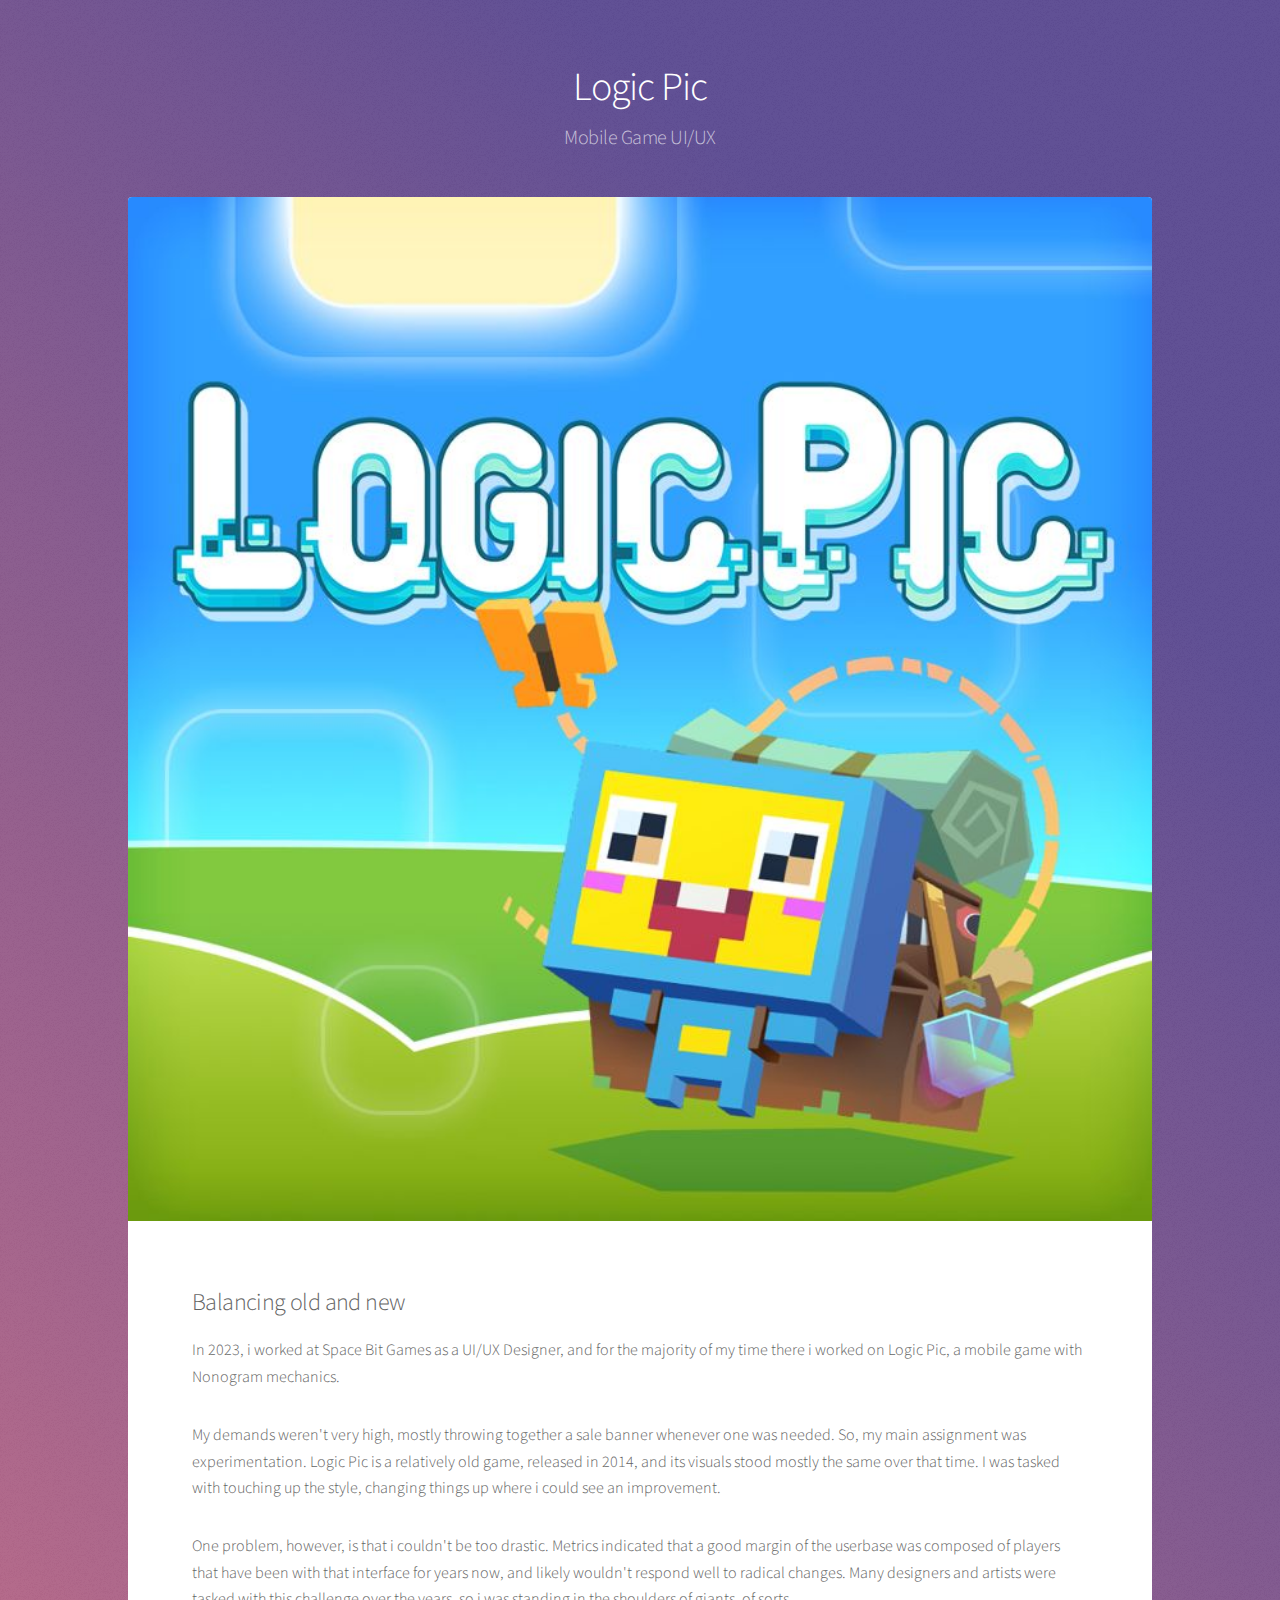
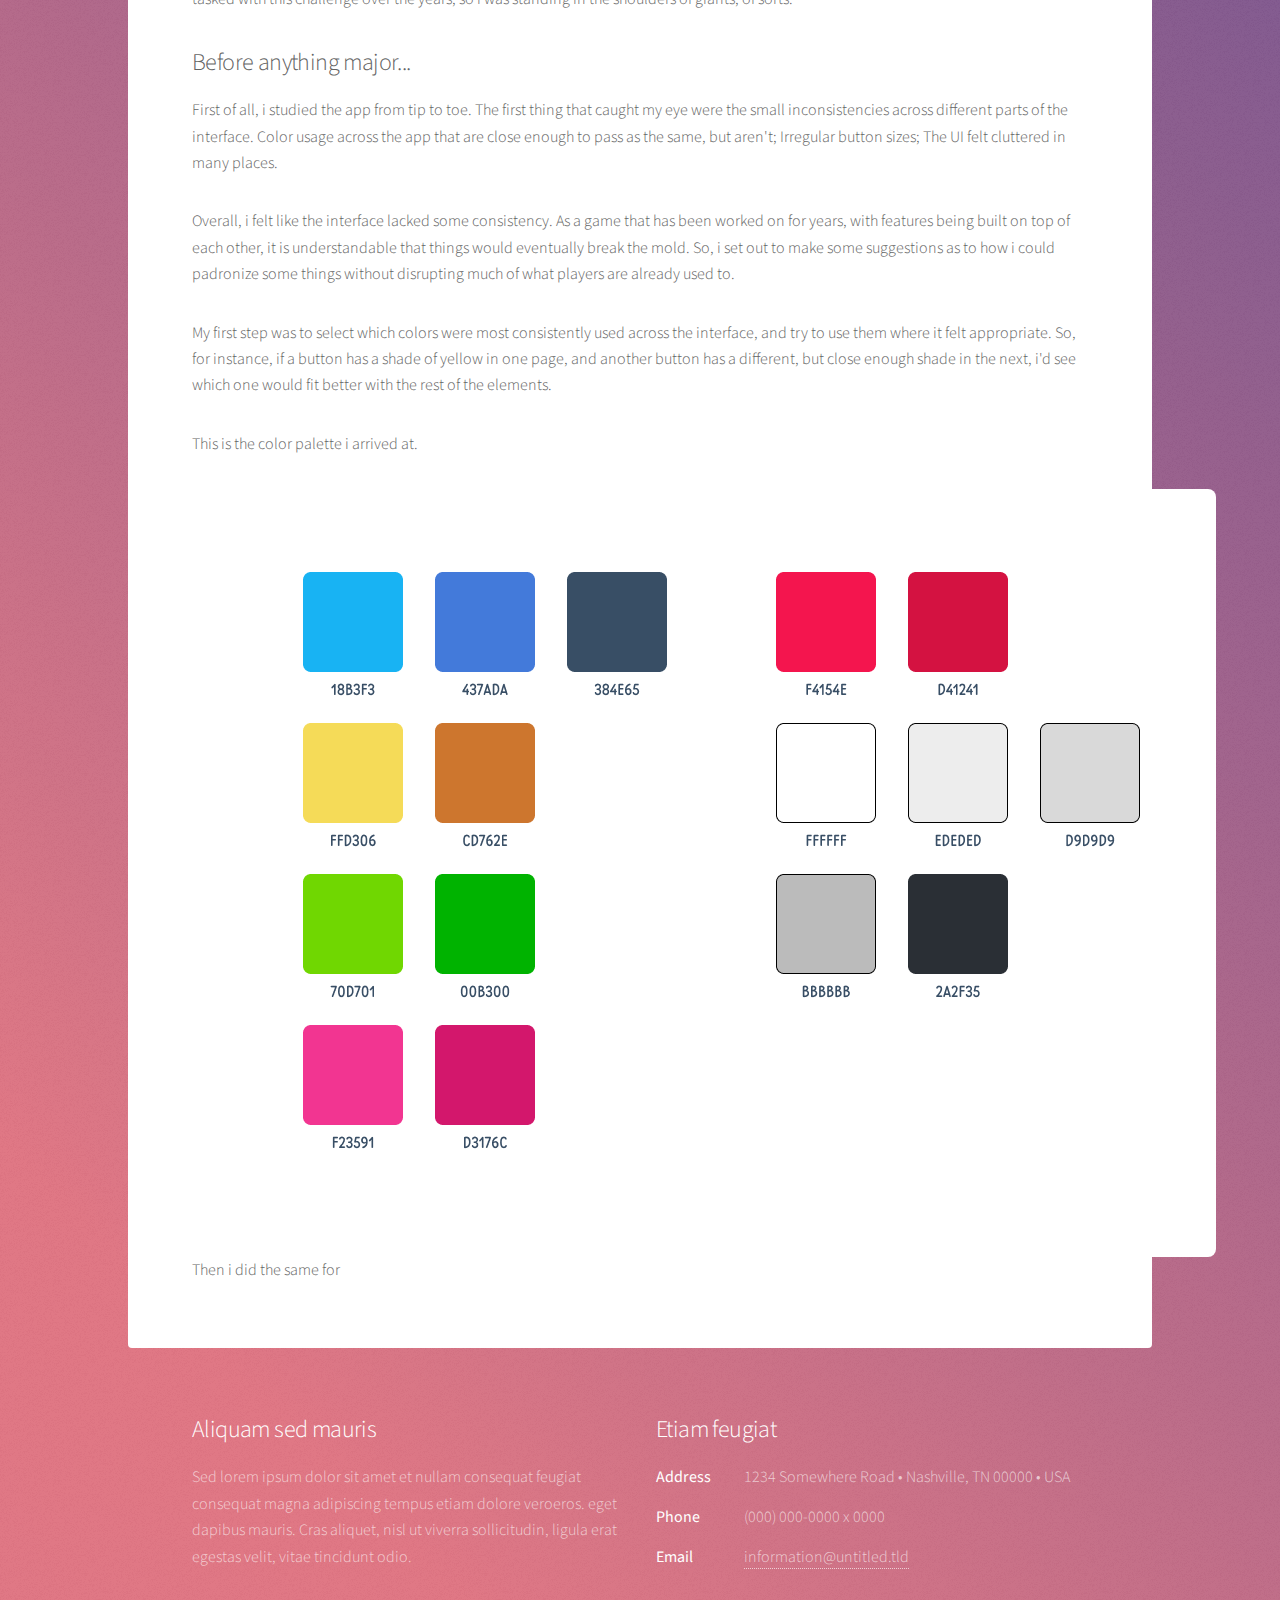
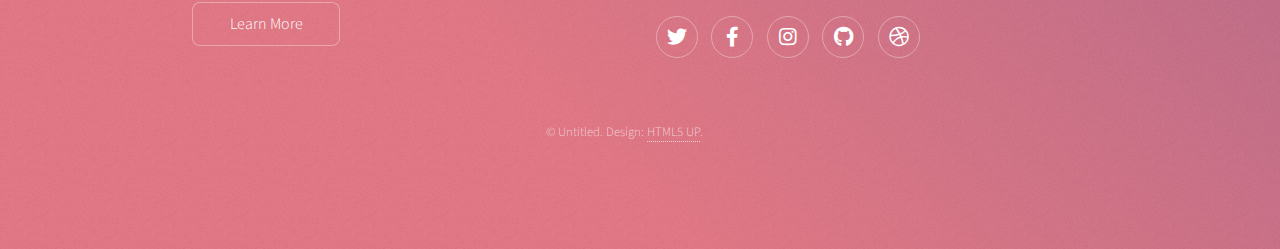
==== logicpic.html @ d3f0659a "final_update_13_10" ====
<!DOCTYPE HTML>
<!--
	Stellar by HTML5 UP
	html5up.net | @ajlkn
	Free for personal and commercial use under the CCA 3.0 license (html5up.net/license)
-->
<html>
	<head>
		<title>Generic - Stellar by HTML5 UP</title>
		<meta charset="utf-8" />
		<meta name="viewport" content="width=device-width, initial-scale=1, user-scalable=no" />
		<link rel="stylesheet" href="assets/css/main.css" />
		<noscript><link rel="stylesheet" href="assets/css/noscript.css" /></noscript>
	</head>
	<body class="is-preload">

		<!-- Wrapper -->
			<div id="wrapper">

				<!-- Header -->
					<header id="header">
						<h1>Logic Pic</h1>
						<p>Mobile Game UI/UX</p>
					</header>

				<!-- Main -->
					<div id="main">

						<!-- Content -->
							<section id="content" class="main">
								<span class="image main"><img src="images/logicpic.jpg" alt="" /></span>
								<h2>Balancing old and new</h2>
								<p>In 2023, i worked at Space Bit Games as a UI/UX Designer, and for the majority of my time there i worked on Logic Pic, a mobile game with Nonogram mechanics.</p>
								<p>My demands weren't very high, mostly throwing together a sale banner whenever one was needed. So, my main assignment was experimentation. Logic Pic is a relatively old game, released in 2014, and its visuals stood mostly the same over that time. I was tasked with touching up the style, changing things up where i could see an improvement.</p>
								<p>One problem, however, is that i couldn't be too drastic. Metrics indicated that a good margin of the userbase was composed of players that have been with that interface for years now, and likely wouldn't respond well to radical changes. Many designers and artists were tasked with this challenge over the years, so i was standing in the shoulders of giants, of sorts.</p>

								<h2>Before anything major...</h2>
								<p>First of all, i studied the app from tip to toe. The first thing that caught my eye were the small inconsistencies across different parts of the interface. Color usage across the app that are close enough to pass as the same, but aren't; Irregular button sizes; The UI felt cluttered in many places.</p>
								<p>Overall, i felt like the interface lacked some consistency. As a game that has been worked on for years, with features being built on top of each other, it is understandable that things would eventually break the mold. So, i set out to make some suggestions as to how i could padronize some things without disrupting much of what players are already used to.</p>
								<p>My first step was to select which colors were most consistently used across the interface, and try to use them where it felt appropriate. So, for instance, if a button has a shade of yellow in one page, and another button has a different, but close enough shade in the next, i'd see which one would fit better with the rest of the elements.</p>
								<p>This is the color palette i arrived at.</p>

								<span class="image"><img src="images/lppaleta.png" alt="" />

								<p>Then i did the same for </p>
							</section>

					</div>

				<!-- Footer -->
					<footer id="footer">
						<section>
							<h2>Aliquam sed mauris</h2>
							<p>Sed lorem ipsum dolor sit amet et nullam consequat feugiat consequat magna adipiscing tempus etiam dolore veroeros. eget dapibus mauris. Cras aliquet, nisl ut viverra sollicitudin, ligula erat egestas velit, vitae tincidunt odio.</p>
							<ul class="actions">
								<li><a href="#" class="button">Learn More</a></li>
							</ul>
						</section>
						<section>
							<h2>Etiam feugiat</h2>
							<dl class="alt">
								<dt>Address</dt>
								<dd>1234 Somewhere Road &bull; Nashville, TN 00000 &bull; USA</dd>
								<dt>Phone</dt>
								<dd>(000) 000-0000 x 0000</dd>
								<dt>Email</dt>
								<dd><a href="#">information@untitled.tld</a></dd>
							</dl>
							<ul class="icons">
								<li><a href="#" class="icon brands fa-twitter alt"><span class="label">Twitter</span></a></li>
								<li><a href="#" class="icon brands fa-facebook-f alt"><span class="label">Facebook</span></a></li>
								<li><a href="#" class="icon brands fa-instagram alt"><span class="label">Instagram</span></a></li>
								<li><a href="#" class="icon brands fa-github alt"><span class="label">GitHub</span></a></li>
								<li><a href="#" class="icon brands fa-dribbble alt"><span class="label">Dribbble</span></a></li>
							</ul>
						</section>
						<p class="copyright">&copy; Untitled. Design: <a href="https://html5up.net">HTML5 UP</a>.</p>
					</footer>

			</div>

		<!-- Scripts -->
			<script src="assets/js/jquery.min.js"></script>
			<script src="assets/js/jquery.scrollex.min.js"></script>
			<script src="assets/js/jquery.scrolly.min.js"></script>
			<script src="assets/js/browser.min.js"></script>
			<script src="assets/js/breakpoints.min.js"></script>
			<script src="assets/js/util.js"></script>
			<script src="assets/js/main.js"></script>

	</body>
</html>
---- assets/css/main.css ----
@import url(fontawesome-all.min.css);
@import 'https://fonts.googleapis.com/css?family=Source+Sans+Pro:300,400';

/*
	Stellar by HTML5 UP
	html5up.net | @ajlkn
	Free for personal and commercial use under the CCA 3.0 license (html5up.net/license)
*/

html, body, div, span, applet, object,
iframe, h1, h2, h3, h4, h5, h6, p, blockquote,
pre, a, abbr, acronym, address, big, cite,
code, del, dfn, em, img, ins, kbd, q, s, samp,
small, strike, strong, sub, sup, tt, var, b,
u, i, center, dl, dt, dd, ol, ul, li, fieldset,
form, label, legend, table, caption, tbody,
tfoot, thead, tr, th, td, article, aside,
canvas, details, embed, figure, figcaption,
footer, header, hgroup, menu, nav, output, ruby,
section, summary, time, mark, audio, video {
	margin: 0;
	padding: 0;
	border: 0;
	font-size: 100%;
	font: inherit;
	vertical-align: baseline;}

article, aside, details, figcaption, figure,
footer, header, hgroup, menu, nav, section {
	display: block;}

body {
	line-height: 1;
}

ol, ul {
	list-style: none;
}

blockquote, q {
	quotes: none;
}

	blockquote:before, blockquote:after, q:before, q:after {
		content: '';
		content: none;
	}

table {
	border-collapse: collapse;
	border-spacing: 0;
}

body {
	-webkit-text-size-adjust: none;
}

mark {
	background-color: transparent;
	color: inherit;
}

input::-moz-focus-inner {
	border: 0;
	padding: 0;
}

input, select, textarea {
	-moz-appearance: none;
	-webkit-appearance: none;
	-ms-appearance: none;
	appearance: none;
}

/* Basic */

	@-ms-viewport {
		width: device-width;
	}

	body {
		-ms-overflow-style: scrollbar;
	}

	@media screen and (max-width: 480px) {

		html, body {
			min-width: 320px;
		}

	}

	html {
		box-sizing: border-box;
	}

	*, *:before, *:after {
		box-sizing: inherit;
	}

	body {
		background-color: #935d8c;
		background-image: url("images/overlay.png"), -moz-linear-gradient(45deg, #e37682 15%, #5f4d93 85%);
		background-image: url("images/overlay.png"), -webkit-linear-gradient(45deg, #e37682 15%, #5f4d93 85%);
		background-image: url("images/overlay.png"), -ms-linear-gradient(45deg, #e37682 15%, #5f4d93 85%);
		background-image: url("images/overlay.png"), linear-gradient(45deg, #e37682 15%, #5f4d93 85%);
	}

		body.is-preload *, body.is-preload *:before, body.is-preload *:after {
			-moz-animation: none !important;
			-webkit-animation: none !important;
			-ms-animation: none !important;
			animation: none !important;
			-moz-transition: none !important;
			-webkit-transition: none !important;
			-ms-transition: none !important;
			transition: none !important;
		}

/* Type */

	body {
		background-color: #935d8c;
		color: rgba(255, 255, 255, 0.65);
	}

	body, input, select, textarea {
		font-family: "Source Sans Pro", Helvetica, sans-serif;
		font-size: 17pt;
		font-weight: 300;
		line-height: 1.65;
	}

		@media screen and (max-width: 1680px) {

			body, input, select, textarea {
				font-size: 14pt;
			}

		}

		@media screen and (max-width: 1280px) {

			body, input, select, textarea {
				font-size: 12pt;
			}

		}

		@media screen and (max-width: 360px) {

			body, input, select, textarea {
				font-size: 11pt;
			}

		}

	a {
		-moz-transition: color 0.2s ease, border-bottom 0.2s ease;
		-webkit-transition: color 0.2s ease, border-bottom 0.2s ease;
		-ms-transition: color 0.2s ease, border-bottom 0.2s ease;
		transition: color 0.2s ease, border-bottom 0.2s ease;
		text-decoration: none;
		border-bottom: dotted 1px;
		color: inherit;
	}

		a:hover {
			border-bottom-color: transparent;
		}

	strong, b {
		font-weight: 400;
	}

	em, i {
		font-style: italic;
	}

	p {
		margin: 0 0 2em 0;
	}

		p.content {
			-moz-columns: 20em 2;
			-webkit-columns: 20em 2;
			-ms-columns: 20em 2;
			columns: 20em 2;
			-moz-column-gap: 2em;
			-webkit-column-gap: 2em;
			-ms-column-gap: 2em;
			column-gap: 2em;
			text-align: justify;
		}

	h1, h2, h3, h4, h5, h6 {
		font-weight: 300;
		line-height: 1.5;
		margin: 0 0 0.7em 0;
		letter-spacing: -0.025em;
	}

		h1 a, h2 a, h3 a, h4 a, h5 a, h6 a {
			color: inherit;
			text-decoration: none;
		}

	h1 {
		font-size: 2.5em;
		line-height: 1.2;
	}

	h2 {
		font-size: 1.5em;
	}

	h3 {
		font-size: 1.25em;
	}

	h4 {
		font-size: 1.1em;
	}

	h5 {
		font-size: 0.9em;
	}

	h6 {
		font-size: 0.7em;
	}

	@media screen and (max-width: 736px) {

		h1 {
			font-size: 2em;
		}

	}

	sub {
		font-size: 0.8em;
		position: relative;
		top: 0.5em;
	}

	sup {
		font-size: 0.8em;
		position: relative;
		top: -0.5em;
	}

	blockquote {
		border-left: solid 4px;
		font-style: italic;
		margin: 0 0 2em 0;
		padding: 0.5em 0 0.5em 2em;
	}

	code {
		border-radius: 8px;
		border: solid 1px;
		font-family: "Courier New", monospace;
		font-size: 0.9em;
		margin: 0 0.25em;
		padding: 0.25em 0.65em;
	}

	pre {
		-webkit-overflow-scrolling: touch;
		font-family: "Courier New", monospace;
		font-size: 0.9em;
		margin: 0 0 2em 0;
	}

		pre code {
			display: block;
			line-height: 1.75;
			padding: 1em 1.5em;
			overflow-x: auto;
		}

	hr {
		border: 0;
		border-bottom: solid 1px;
		margin: 2em 0;
	}

		hr.major {
			margin: 3em 0;
		}

	.align-left {
		text-align: left;
	}

	.align-center {
		text-align: center;
	}

	.align-right {
		text-align: right;
	}

	input, select, textarea {
		color: #ffffff;
	}

	a:hover {
		color: #ffffff;
	}

	strong, b {
		color: #ffffff;
	}

	h1, h2, h3, h4, h5, h6 {
		color: #ffffff;
	}

	blockquote {
		border-left-color: rgba(255, 255, 255, 0.35);
	}

	code {
		background: rgba(255, 255, 255, 0.075);
		border-color: rgba(255, 255, 255, 0.35);
	}

	hr {
		border-bottom-color: rgba(255, 255, 255, 0.35);
	}

/* Row */

	.row {
		display: flex;
		flex-wrap: wrap;
		box-sizing: border-box;
		align-items: stretch;
	}

		.row > * {
			box-sizing: border-box;
		}

		.row.gtr-uniform > * > :last-child {
			margin-bottom: 0;
		}

		.row.aln-left {
			justify-content: flex-start;
		}

		.row.aln-center {
			justify-content: center;
		}

		.row.aln-right {
			justify-content: flex-end;
		}

		.row.aln-top {
			align-items: flex-start;
		}

		.row.aln-middle {
			align-items: center;
		}

		.row.aln-bottom {
			align-items: flex-end;
		}

		.row > .imp {
			order: -1;
		}

		.row > .col-1 {
			width: 8.33333%;
		}

		.row > .off-1 {
			margin-left: 8.33333%;
		}

		.row > .col-2 {
			width: 16.66667%;
		}

		.row > .off-2 {
			margin-left: 16.66667%;
		}

		.row > .col-3 {
			width: 25%;
		}

		.row > .off-3 {
			margin-left: 25%;
		}

		.row > .col-4 {
			width: 33.33333%;
		}

		.row > .off-4 {
			margin-left: 33.33333%;
		}

		.row > .col-5 {
			width: 41.66667%;
		}

		.row > .off-5 {
			margin-left: 41.66667%;
		}

		.row > .col-6 {
			width: 50%;
		}

		.row > .off-6 {
			margin-left: 50%;
		}

		.row > .col-7 {
			width: 58.33333%;
		}

		.row > .off-7 {
			margin-left: 58.33333%;
		}

		.row > .col-8 {
			width: 66.66667%;
		}

		.row > .off-8 {
			margin-left: 66.66667%;
		}

		.row > .col-9 {
			width: 75%;
		}

		.row > .off-9 {
			margin-left: 75%;
		}

		.row > .col-10 {
			width: 83.33333%;
		}

		.row > .off-10 {
			margin-left: 83.33333%;
		}

		.row > .col-11 {
			width: 91.66667%;
		}

		.row > .off-11 {
			margin-left: 91.66667%;
		}

		.row > .col-12 {
			width: 100%;
		}

		.row > .off-12 {
			margin-left: 100%;
		}

		.row.gtr-0 {
			margin-top: 0;
			margin-left: 0em;
		}

			.row.gtr-0 > * {
				padding: 0 0 0 0em;
			}

			.row.gtr-0.gtr-uniform {
				margin-top: 0em;
			}

				.row.gtr-0.gtr-uniform > * {
					padding-top: 0em;
				}

		.row.gtr-25 {
			margin-top: 0;
			margin-left: -0.375em;
		}

			.row.gtr-25 > * {
				padding: 0 0 0 0.375em;
			}

			.row.gtr-25.gtr-uniform {
				margin-top: -0.375em;
			}

				.row.gtr-25.gtr-uniform > * {
					padding-top: 0.375em;
				}

		.row.gtr-50 {
			margin-top: 0;
			margin-left: -0.75em;
		}

			.row.gtr-50 > * {
				padding: 0 0 0 0.75em;
			}

			.row.gtr-50.gtr-uniform {
				margin-top: -0.75em;
			}

				.row.gtr-50.gtr-uniform > * {
					padding-top: 0.75em;
				}

		.row {
			margin-top: 0;
			margin-left: -1.5em;
		}

			.row > * {
				padding: 0 0 0 1.5em;
			}

			.row.gtr-uniform {
				margin-top: -1.5em;
			}

				.row.gtr-uniform > * {
					padding-top: 1.5em;
				}

		.row.gtr-150 {
			margin-top: 0;
			margin-left: -2.25em;
		}

			.row.gtr-150 > * {
				padding: 0 0 0 2.25em;
			}

			.row.gtr-150.gtr-uniform {
				margin-top: -2.25em;
			}

				.row.gtr-150.gtr-uniform > * {
					padding-top: 2.25em;
				}

		.row.gtr-200 {
			margin-top: 0;
			margin-left: -3em;
		}

			.row.gtr-200 > * {
				padding: 0 0 0 3em;
			}

			.row.gtr-200.gtr-uniform {
				margin-top: -3em;
			}

				.row.gtr-200.gtr-uniform > * {
					padding-top: 3em;
				}

		@media screen and (max-width: 1680px) {

			.row {
				display: flex;
				flex-wrap: wrap;
				box-sizing: border-box;
				align-items: stretch;
			}

				.row > * {
					box-sizing: border-box;
				}

				.row.gtr-uniform > * > :last-child {
					margin-bottom: 0;
				}

				.row.aln-left {
					justify-content: flex-start;
				}

				.row.aln-center {
					justify-content: center;
				}

				.row.aln-right {
					justify-content: flex-end;
				}

				.row.aln-top {
					align-items: flex-start;
				}

				.row.aln-middle {
					align-items: center;
				}

				.row.aln-bottom {
					align-items: flex-end;
				}

				.row > .imp-xlarge {
					order: -1;
				}

				.row > .col-1-xlarge {
					width: 8.33333%;
				}

				.row > .off-1-xlarge {
					margin-left: 8.33333%;
				}

				.row > .col-2-xlarge {
					width: 16.66667%;
				}

				.row > .off-2-xlarge {
					margin-left: 16.66667%;
				}

				.row > .col-3-xlarge {
					width: 25%;
				}

				.row > .off-3-xlarge {
					margin-left: 25%;
				}

				.row > .col-4-xlarge {
					width: 33.33333%;
				}

				.row > .off-4-xlarge {
					margin-left: 33.33333%;
				}

				.row > .col-5-xlarge {
					width: 41.66667%;
				}

				.row > .off-5-xlarge {
					margin-left: 41.66667%;
				}

				.row > .col-6-xlarge {
					width: 50%;
				}

				.row > .off-6-xlarge {
					margin-left: 50%;
				}

				.row > .col-7-xlarge {
					width: 58.33333%;
				}

				.row > .off-7-xlarge {
					margin-left: 58.33333%;
				}

				.row > .col-8-xlarge {
					width: 66.66667%;
				}

				.row > .off-8-xlarge {
					margin-left: 66.66667%;
				}

				.row > .col-9-xlarge {
					width: 75%;
				}

				.row > .off-9-xlarge {
					margin-left: 75%;
				}

				.row > .col-10-xlarge {
					width: 83.33333%;
				}

				.row > .off-10-xlarge {
					margin-left: 83.33333%;
				}

				.row > .col-11-xlarge {
					width: 91.66667%;
				}

				.row > .off-11-xlarge {
					margin-left: 91.66667%;
				}

				.row > .col-12-xlarge {
					width: 100%;
				}

				.row > .off-12-xlarge {
					margin-left: 100%;
				}

				.row.gtr-0 {
					margin-top: 0;
					margin-left: 0em;
				}

					.row.gtr-0 > * {
						padding: 0 0 0 0em;
					}

					.row.gtr-0.gtr-uniform {
						margin-top: 0em;
					}

						.row.gtr-0.gtr-uniform > * {
							padding-top: 0em;
						}

				.row.gtr-25 {
					margin-top: 0;
					margin-left: -0.375em;
				}

					.row.gtr-25 > * {
						padding: 0 0 0 0.375em;
					}

					.row.gtr-25.gtr-uniform {
						margin-top: -0.375em;
					}

						.row.gtr-25.gtr-uniform > * {
							padding-top: 0.375em;
						}

				.row.gtr-50 {
					margin-top: 0;
					margin-left: -0.75em;
				}

					.row.gtr-50 > * {
						padding: 0 0 0 0.75em;
					}

					.row.gtr-50.gtr-uniform {
						margin-top: -0.75em;
					}

						.row.gtr-50.gtr-uniform > * {
							padding-top: 0.75em;
						}

				.row {
					margin-top: 0;
					margin-left: -1.5em;
				}

					.row > * {
						padding: 0 0 0 1.5em;
					}

					.row.gtr-uniform {
						margin-top: -1.5em;
					}

						.row.gtr-uniform > * {
							padding-top: 1.5em;
						}

				.row.gtr-150 {
					margin-top: 0;
					margin-left: -2.25em;
				}

					.row.gtr-150 > * {
						padding: 0 0 0 2.25em;
					}

					.row.gtr-150.gtr-uniform {
						margin-top: -2.25em;
					}

						.row.gtr-150.gtr-uniform > * {
							padding-top: 2.25em;
						}

				.row.gtr-200 {
					margin-top: 0;
					margin-left: -3em;
				}

					.row.gtr-200 > * {
						padding: 0 0 0 3em;
					}

					.row.gtr-200.gtr-uniform {
						margin-top: -3em;
					}

						.row.gtr-200.gtr-uniform > * {
							padding-top: 3em;
						}

		}

		@media screen and (max-width: 1280px) {

			.row {
				display: flex;
				flex-wrap: wrap;
				box-sizing: border-box;
				align-items: stretch;
			}

				.row > * {
					box-sizing: border-box;
				}

				.row.gtr-uniform > * > :last-child {
					margin-bottom: 0;
				}

				.row.aln-left {
					justify-content: flex-start;
				}

				.row.aln-center {
					justify-content: center;
				}

				.row.aln-right {
					justify-content: flex-end;
				}

				.row.aln-top {
					align-items: flex-start;
				}

				.row.aln-middle {
					align-items: center;
				}

				.row.aln-bottom {
					align-items: flex-end;
				}

				.row > .imp-large {
					order: -1;
				}

				.row > .col-1-large {
					width: 8.33333%;
				}

				.row > .off-1-large {
					margin-left: 8.33333%;
				}

				.row > .col-2-large {
					width: 16.66667%;
				}

				.row > .off-2-large {
					margin-left: 16.66667%;
				}

				.row > .col-3-large {
					width: 25%;
				}

				.row > .off-3-large {
					margin-left: 25%;
				}

				.row > .col-4-large {
					width: 33.33333%;
				}

				.row > .off-4-large {
					margin-left: 33.33333%;
				}

				.row > .col-5-large {
					width: 41.66667%;
				}

				.row > .off-5-large {
					margin-left: 41.66667%;
				}

				.row > .col-6-large {
					width: 50%;
				}

				.row > .off-6-large {
					margin-left: 50%;
				}

				.row > .col-7-large {
					width: 58.33333%;
				}

				.row > .off-7-large {
					margin-left: 58.33333%;
				}

				.row > .col-8-large {
					width: 66.66667%;
				}

				.row > .off-8-large {
					margin-left: 66.66667%;
				}

				.row > .col-9-large {
					width: 75%;
				}

				.row > .off-9-large {
					margin-left: 75%;
				}

				.row > .col-10-large {
					width: 83.33333%;
				}

				.row > .off-10-large {
					margin-left: 83.33333%;
				}

				.row > .col-11-large {
					width: 91.66667%;
				}

				.row > .off-11-large {
					margin-left: 91.66667%;
				}

				.row > .col-12-large {
					width: 100%;
				}

				.row > .off-12-large {
					margin-left: 100%;
				}

				.row.gtr-0 {
					margin-top: 0;
					margin-left: 0em;
				}

					.row.gtr-0 > * {
						padding: 0 0 0 0em;
					}

					.row.gtr-0.gtr-uniform {
						margin-top: 0em;
					}

						.row.gtr-0.gtr-uniform > * {
							padding-top: 0em;
						}

				.row.gtr-25 {
					margin-top: 0;
					margin-left: -0.375em;
				}

					.row.gtr-25 > * {
						padding: 0 0 0 0.375em;
					}

					.row.gtr-25.gtr-uniform {
						margin-top: -0.375em;
					}

						.row.gtr-25.gtr-uniform > * {
							padding-top: 0.375em;
						}

				.row.gtr-50 {
					margin-top: 0;
					margin-left: -0.75em;
				}

					.row.gtr-50 > * {
						padding: 0 0 0 0.75em;
					}

					.row.gtr-50.gtr-uniform {
						margin-top: -0.75em;
					}

						.row.gtr-50.gtr-uniform > * {
							padding-top: 0.75em;
						}

				.row {
					margin-top: 0;
					margin-left: -1.5em;
				}

					.row > * {
						padding: 0 0 0 1.5em;
					}

					.row.gtr-uniform {
						margin-top: -1.5em;
					}

						.row.gtr-uniform > * {
							padding-top: 1.5em;
						}

				.row.gtr-150 {
					margin-top: 0;
					margin-left: -2.25em;
				}

					.row.gtr-150 > * {
						padding: 0 0 0 2.25em;
					}

					.row.gtr-150.gtr-uniform {
						margin-top: -2.25em;
					}

						.row.gtr-150.gtr-uniform > * {
							padding-top: 2.25em;
						}

				.row.gtr-200 {
					margin-top: 0;
					margin-left: -3em;
				}

					.row.gtr-200 > * {
						padding: 0 0 0 3em;
					}

					.row.gtr-200.gtr-uniform {
						margin-top: -3em;
					}

						.row.gtr-200.gtr-uniform > * {
							padding-top: 3em;
						}

		}

		@media screen and (max-width: 980px) {

			.row {
				display: flex;
				flex-wrap: wrap;
				box-sizing: border-box;
				align-items: stretch;
			}

				.row > * {
					box-sizing: border-box;
				}

				.row.gtr-uniform > * > :last-child {
					margin-bottom: 0;
				}

				.row.aln-left {
					justify-content: flex-start;
				}

				.row.aln-center {
					justify-content: center;
				}

				.row.aln-right {
					justify-content: flex-end;
				}

				.row.aln-top {
					align-items: flex-start;
				}

				.row.aln-middle {
					align-items: center;
				}

				.row.aln-bottom {
					align-items: flex-end;
				}

				.row > .imp-medium {
					order: -1;
				}

				.row > .col-1-medium {
					width: 8.33333%;
				}

				.row > .off-1-medium {
					margin-left: 8.33333%;
				}

				.row > .col-2-medium {
					width: 16.66667%;
				}

				.row > .off-2-medium {
					margin-left: 16.66667%;
				}

				.row > .col-3-medium {
					width: 25%;
				}

				.row > .off-3-medium {
					margin-left: 25%;
				}

				.row > .col-4-medium {
					width: 33.33333%;
				}

				.row > .off-4-medium {
					margin-left: 33.33333%;
				}

				.row > .col-5-medium {
					width: 41.66667%;
				}

				.row > .off-5-medium {
					margin-left: 41.66667%;
				}

				.row > .col-6-medium {
					width: 50%;
				}

				.row > .off-6-medium {
					margin-left: 50%;
				}

				.row > .col-7-medium {
					width: 58.33333%;
				}

				.row > .off-7-medium {
					margin-left: 58.33333%;
				}

				.row > .col-8-medium {
					width: 66.66667%;
				}

				.row > .off-8-medium {
					margin-left: 66.66667%;
				}

				.row > .col-9-medium {
					width: 75%;
				}

				.row > .off-9-medium {
					margin-left: 75%;
				}

				.row > .col-10-medium {
					width: 83.33333%;
				}

				.row > .off-10-medium {
					margin-left: 83.33333%;
				}

				.row > .col-11-medium {
					width: 91.66667%;
				}

				.row > .off-11-medium {
					margin-left: 91.66667%;
				}

				.row > .col-12-medium {
					width: 100%;
				}

				.row > .off-12-medium {
					margin-left: 100%;
				}

				.row.gtr-0 {
					margin-top: 0;
					margin-left: 0em;
				}

					.row.gtr-0 > * {
						padding: 0 0 0 0em;
					}

					.row.gtr-0.gtr-uniform {
						margin-top: 0em;
					}

						.row.gtr-0.gtr-uniform > * {
							padding-top: 0em;
						}

				.row.gtr-25 {
					margin-top: 0;
					margin-left: -0.375em;
				}

					.row.gtr-25 > * {
						padding: 0 0 0 0.375em;
					}

					.row.gtr-25.gtr-uniform {
						margin-top: -0.375em;
					}

						.row.gtr-25.gtr-uniform > * {
							padding-top: 0.375em;
						}

				.row.gtr-50 {
					margin-top: 0;
					margin-left: -0.75em;
				}

					.row.gtr-50 > * {
						padding: 0 0 0 0.75em;
					}

					.row.gtr-50.gtr-uniform {
						margin-top: -0.75em;
					}

						.row.gtr-50.gtr-uniform > * {
							padding-top: 0.75em;
						}

				.row {
					margin-top: 0;
					margin-left: -1.5em;
				}

					.row > * {
						padding: 0 0 0 1.5em;
					}

					.row.gtr-uniform {
						margin-top: -1.5em;
					}

						.row.gtr-uniform > * {
							padding-top: 1.5em;
						}

				.row.gtr-150 {
					margin-top: 0;
					margin-left: -2.25em;
				}

					.row.gtr-150 > * {
						padding: 0 0 0 2.25em;
					}

					.row.gtr-150.gtr-uniform {
						margin-top: -2.25em;
					}

						.row.gtr-150.gtr-uniform > * {
							padding-top: 2.25em;
						}

				.row.gtr-200 {
					margin-top: 0;
					margin-left: -3em;
				}

					.row.gtr-200 > * {
						padding: 0 0 0 3em;
					}

					.row.gtr-200.gtr-uniform {
						margin-top: -3em;
					}

						.row.gtr-200.gtr-uniform > * {
							padding-top: 3em;
						}

		}

		@media screen and (max-width: 736px) {

			.row {
				display: flex;
				flex-wrap: wrap;
				box-sizing: border-box;
				align-items: stretch;
			}

				.row > * {
					box-sizing: border-box;
				}

				.row.gtr-uniform > * > :last-child {
					margin-bottom: 0;
				}

				.row.aln-left {
					justify-content: flex-start;
				}

				.row.aln-center {
					justify-content: center;
				}

				.row.aln-right {
					justify-content: flex-end;
				}

				.row.aln-top {
					align-items: flex-start;
				}

				.row.aln-middle {
					align-items: center;
				}

				.row.aln-bottom {
					align-items: flex-end;
				}

				.row > .imp-small {
					order: -1;
				}

				.row > .col-1-small {
					width: 8.33333%;
				}

				.row > .off-1-small {
					margin-left: 8.33333%;
				}

				.row > .col-2-small {
					width: 16.66667%;
				}

				.row > .off-2-small {
					margin-left: 16.66667%;
				}

				.row > .col-3-small {
					width: 25%;
				}

				.row > .off-3-small {
					margin-left: 25%;
				}

				.row > .col-4-small {
					width: 33.33333%;
				}

				.row > .off-4-small {
					margin-left: 33.33333%;
				}

				.row > .col-5-small {
					width: 41.66667%;
				}

				.row > .off-5-small {
					margin-left: 41.66667%;
				}

				.row > .col-6-small {
					width: 50%;
				}

				.row > .off-6-small {
					margin-left: 50%;
				}

				.row > .col-7-small {
					width: 58.33333%;
				}

				.row > .off-7-small {
					margin-left: 58.33333%;
				}

				.row > .col-8-small {
					width: 66.66667%;
				}

				.row > .off-8-small {
					margin-left: 66.66667%;
				}

				.row > .col-9-small {
					width: 75%;
				}

				.row > .off-9-small {
					margin-left: 75%;
				}

				.row > .col-10-small {
					width: 83.33333%;
				}

				.row > .off-10-small {
					margin-left: 83.33333%;
				}

				.row > .col-11-small {
					width: 91.66667%;
				}

				.row > .off-11-small {
					margin-left: 91.66667%;
				}

				.row > .col-12-small {
					width: 100%;
				}

				.row > .off-12-small {
					margin-left: 100%;
				}

				.row.gtr-0 {
					margin-top: 0;
					margin-left: 0em;
				}

					.row.gtr-0 > * {
						padding: 0 0 0 0em;
					}

					.row.gtr-0.gtr-uniform {
						margin-top: 0em;
					}

						.row.gtr-0.gtr-uniform > * {
							padding-top: 0em;
						}

				.row.gtr-25 {
					margin-top: 0;
					margin-left: -0.25em;
				}

					.row.gtr-25 > * {
						padding: 0 0 0 0.25em;
					}

					.row.gtr-25.gtr-uniform {
						margin-top: -0.25em;
					}

						.row.gtr-25.gtr-uniform > * {
							padding-top: 0.25em;
						}

				.row.gtr-50 {
					margin-top: 0;
					margin-left: -0.5em;
				}

					.row.gtr-50 > * {
						padding: 0 0 0 0.5em;
					}

					.row.gtr-50.gtr-uniform {
						margin-top: -0.5em;
					}

						.row.gtr-50.gtr-uniform > * {
							padding-top: 0.5em;
						}

				.row {
					margin-top: 0;
					margin-left: -1em;
				}

					.row > * {
						padding: 0 0 0 1em;
					}

					.row.gtr-uniform {
						margin-top: -1em;
					}

						.row.gtr-uniform > * {
							padding-top: 1em;
						}

				.row.gtr-150 {
					margin-top: 0;
					margin-left: -1.5em;
				}

					.row.gtr-150 > * {
						padding: 0 0 0 1.5em;
					}

					.row.gtr-150.gtr-uniform {
						margin-top: -1.5em;
					}

						.row.gtr-150.gtr-uniform > * {
							padding-top: 1.5em;
						}

				.row.gtr-200 {
					margin-top: 0;
					margin-left: -2em;
				}

					.row.gtr-200 > * {
						padding: 0 0 0 2em;
					}

					.row.gtr-200.gtr-uniform {
						margin-top: -2em;
					}

						.row.gtr-200.gtr-uniform > * {
							padding-top: 2em;
						}

		}

		@media screen and (max-width: 480px) {

			.row {
				display: flex;
				flex-wrap: wrap;
				box-sizing: border-box;
				align-items: stretch;
			}

				.row > * {
					box-sizing: border-box;
				}

				.row.gtr-uniform > * > :last-child {
					margin-bottom: 0;
				}

				.row.aln-left {
					justify-content: flex-start;
				}

				.row.aln-center {
					justify-content: center;
				}

				.row.aln-right {
					justify-content: flex-end;
				}

				.row.aln-top {
					align-items: flex-start;
				}

				.row.aln-middle {
					align-items: center;
				}

				.row.aln-bottom {
					align-items: flex-end;
				}

				.row > .imp-xsmall {
					order: -1;
				}

				.row > .col-1-xsmall {
					width: 8.33333%;
				}

				.row > .off-1-xsmall {
					margin-left: 8.33333%;
				}

				.row > .col-2-xsmall {
					width: 16.66667%;
				}

				.row > .off-2-xsmall {
					margin-left: 16.66667%;
				}

				.row > .col-3-xsmall {
					width: 25%;
				}

				.row > .off-3-xsmall {
					margin-left: 25%;
				}

				.row > .col-4-xsmall {
					width: 33.33333%;
				}

				.row > .off-4-xsmall {
					margin-left: 33.33333%;
				}

				.row > .col-5-xsmall {
					width: 41.66667%;
				}

				.row > .off-5-xsmall {
					margin-left: 41.66667%;
				}

				.row > .col-6-xsmall {
					width: 50%;
				}

				.row > .off-6-xsmall {
					margin-left: 50%;
				}

				.row > .col-7-xsmall {
					width: 58.33333%;
				}

				.row > .off-7-xsmall {
					margin-left: 58.33333%;
				}

				.row > .col-8-xsmall {
					width: 66.66667%;
				}

				.row > .off-8-xsmall {
					margin-left: 66.66667%;
				}

				.row > .col-9-xsmall {
					width: 75%;
				}

				.row > .off-9-xsmall {
					margin-left: 75%;
				}

				.row > .col-10-xsmall {
					width: 83.33333%;
				}

				.row > .off-10-xsmall {
					margin-left: 83.33333%;
				}

				.row > .col-11-xsmall {
					width: 91.66667%;
				}

				.row > .off-11-xsmall {
					margin-left: 91.66667%;
				}

				.row > .col-12-xsmall {
					width: 100%;
				}

				.row > .off-12-xsmall {
					margin-left: 100%;
				}

				.row.gtr-0 {
					margin-top: 0;
					margin-left: 0em;
				}

					.row.gtr-0 > * {
						padding: 0 0 0 0em;
					}

					.row.gtr-0.gtr-uniform {
						margin-top: 0em;
					}

						.row.gtr-0.gtr-uniform > * {
							padding-top: 0em;
						}

				.row.gtr-25 {
					margin-top: 0;
					margin-left: -0.3125em;
				}

					.row.gtr-25 > * {
						padding: 0 0 0 0.3125em;
					}

					.row.gtr-25.gtr-uniform {
						margin-top: -0.3125em;
					}

						.row.gtr-25.gtr-uniform > * {
							padding-top: 0.3125em;
						}

				.row.gtr-50 {
					margin-top: 0;
					margin-left: -0.625em;
				}

					.row.gtr-50 > * {
						padding: 0 0 0 0.625em;
					}

					.row.gtr-50.gtr-uniform {
						margin-top: -0.625em;
					}

						.row.gtr-50.gtr-uniform > * {
							padding-top: 0.625em;
						}

				.row {
					margin-top: 0;
					margin-left: -1.25em;
				}

					.row > * {
						padding: 0 0 0 1.25em;
					}

					.row.gtr-uniform {
						margin-top: -1.25em;
					}

						.row.gtr-uniform > * {
							padding-top: 1.25em;
						}

				.row.gtr-150 {
					margin-top: 0;
					margin-left: -1.875em;
				}

					.row.gtr-150 > * {
						padding: 0 0 0 1.875em;
					}

					.row.gtr-150.gtr-uniform {
						margin-top: -1.875em;
					}

						.row.gtr-150.gtr-uniform > * {
							padding-top: 1.875em;
						}

				.row.gtr-200 {
					margin-top: 0;
					margin-left: -2.5em;
				}

					.row.gtr-200 > * {
						padding: 0 0 0 2.5em;
					}

					.row.gtr-200.gtr-uniform {
						margin-top: -2.5em;
					}

						.row.gtr-200.gtr-uniform > * {
							padding-top: 2.5em;
						}

		}

/* Box */

	.box {
		border-radius: 8px;
		border: solid;
		margin-bottom: 2em;
		padding: 1.5em;
	}

		.box > :last-child,
		.box > :last-child > :last-child,
		.box > :last-child > :last-child > :last-child {
			margin-bottom: 0;
		}

		.box.alt {
			border: 0;
			border-radius: 0;
			padding: 0;
		}

	.box {
		border-color: rgba(255, 255, 255, 0.35);
	}

/* Button */

	input[type="submit"],
	input[type="reset"],
	input[type="button"],
	button,
	.button {
		-moz-appearance: none;
		-webkit-appearance: none;
		-ms-appearance: none;
		appearance: none;
		-moz-transition: background-color 0.2s ease-in-out, color 0.2s ease-in-out;
		-webkit-transition: background-color 0.2s ease-in-out, color 0.2s ease-in-out;
		-ms-transition: background-color 0.2s ease-in-out, color 0.2s ease-in-out;
		transition: background-color 0.2s ease-in-out, color 0.2s ease-in-out;
		border-radius: 8px;
		border: 0;
		cursor: pointer;
		display: inline-block;
		font-weight: 300;
		height: 2.75em;
		line-height: 2.75em;
		min-width: 9.25em;
		padding: 0 1.5em;
		text-align: center;
		text-decoration: none;
		white-space: nowrap;
	}

		input[type="submit"].icon,
		input[type="reset"].icon,
		input[type="button"].icon,
		button.icon,
		.button.icon {
			padding-left: 1.35em;
		}

			input[type="submit"].icon:before,
			input[type="reset"].icon:before,
			input[type="button"].icon:before,
			button.icon:before,
			.button.icon:before {
				margin-right: 0.5em;
			}

		input[type="submit"].fit,
		input[type="reset"].fit,
		input[type="button"].fit,
		button.fit,
		.button.fit {
			width: 100%;
		}

		input[type="submit"].small,
		input[type="reset"].small,
		input[type="button"].small,
		button.small,
		.button.small {
			font-size: 0.8em;
		}

		input[type="submit"].large,
		input[type="reset"].large,
		input[type="button"].large,
		button.large,
		.button.large {
			font-size: 1.35em;
		}

		input[type="submit"].disabled, input[type="submit"]:disabled,
		input[type="reset"].disabled,
		input[type="reset"]:disabled,
		input[type="button"].disabled,
		input[type="button"]:disabled,
		button.disabled,
		button:disabled,
		.button.disabled,
		.button:disabled {
			pointer-events: none;
			opacity: 0.25;
		}

		@media screen and (max-width: 736px) {

			input[type="submit"],
			input[type="reset"],
			input[type="button"],
			button,
			.button {
				min-width: 0;
			}

		}

	input[type="submit"],
	input[type="reset"],
	input[type="button"],
	button,
	.button {
		background-color: transparent;
		box-shadow: inset 0 0 0 1px rgba(255, 255, 255, 0.35);
		color: #ffffff !important;
	}

		input[type="submit"]:hover,
		input[type="reset"]:hover,
		input[type="button"]:hover,
		button:hover,
		.button:hover {
			background-color: rgba(255, 255, 255, 0.075);
		}

		input[type="submit"]:active,
		input[type="reset"]:active,
		input[type="button"]:active,
		button:active,
		.button:active {
			background-color: rgba(255, 255, 255, 0.2);
		}

		input[type="submit"].icon:before,
		input[type="reset"].icon:before,
		input[type="button"].icon:before,
		button.icon:before,
		.button.icon:before {
			color: rgba(255, 255, 255, 0.5);
		}

		input[type="submit"].primary,
		input[type="reset"].primary,
		input[type="button"].primary,
		button.primary,
		.button.primary {
			background-color: #8cc9f0;
			color: #ffffff !important;
			box-shadow: none;
		}

			input[type="submit"].primary:hover,
			input[type="reset"].primary:hover,
			input[type="button"].primary:hover,
			button.primary:hover,
			.button.primary:hover {
				background-color: #9acff2;
			}

			input[type="submit"].primary:active,
			input[type="reset"].primary:active,
			input[type="button"].primary:active,
			button.primary:active,
			.button.primary:active {
				background-color: #7ec3ee;
			}

			input[type="submit"].primary.icon:before,
			input[type="reset"].primary.icon:before,
			input[type="button"].primary.icon:before,
			button.primary.icon:before,
			.button.primary.icon:before {
				color: #ffffff !important;
			}

/* Form */

	form {
		margin: 0 0 2em 0;
	}

	label {
		display: block;
		font-size: 0.9em;
		font-weight: 400;
		margin: 0 0 1em 0;
	}

	input[type="text"],
	input[type="password"],
	input[type="email"],
	select,
	textarea {
		-moz-appearance: none;
		-webkit-appearance: none;
		-ms-appearance: none;
		appearance: none;
		border-radius: 8px;
		border: solid 1px;
		color: inherit;
		display: block;
		outline: 0;
		padding: 0 1em;
		text-decoration: none;
		width: 100%;
	}

		input[type="text"]:invalid,
		input[type="password"]:invalid,
		input[type="email"]:invalid,
		select:invalid,
		textarea:invalid {
			box-shadow: none;
		}

	select {
		background-size: 1.25rem;
		background-repeat: no-repeat;
		background-position: calc(100% - 1rem) center;
		height: 2.75em;
		padding-right: 2.75em;
		text-overflow: ellipsis;
	}

		select:focus::-ms-value {
			background-color: transparent;
		}

		select::-ms-expand {
			display: none;
		}

	input[type="text"],
	input[type="password"],
	input[type="email"],
	select {
		height: 2.75em;
	}

	textarea {
		padding: 0.75em 1em;
	}

	input[type="checkbox"],
	input[type="radio"] {
		-moz-appearance: none;
		-webkit-appearance: none;
		-ms-appearance: none;
		appearance: none;
		display: block;
		float: left;
		margin-right: -2em;
		opacity: 0;
		width: 1em;
		z-index: -1;
	}

		input[type="checkbox"] + label,
		input[type="radio"] + label {
			text-decoration: none;
			cursor: pointer;
			display: inline-block;
			font-size: 1em;
			font-weight: 300;
			padding-left: 2.4em;
			padding-right: 0.75em;
			position: relative;
		}

			input[type="checkbox"] + label:before,
			input[type="radio"] + label:before {
				-moz-osx-font-smoothing: grayscale;
				-webkit-font-smoothing: antialiased;
				display: inline-block;
				font-style: normal;
				font-variant: normal;
				text-rendering: auto;
				line-height: 1;
				text-transform: none !important;
				font-family: 'Font Awesome 5 Free';
				font-weight: 900;
			}

			input[type="checkbox"] + label:before,
			input[type="radio"] + label:before {
				border-radius: 8px;
				border: solid 1px;
				content: '';
				display: inline-block;
				font-size: 0.8em;
				height: 2.0625em;
				left: 0;
				line-height: 2.0625em;
				position: absolute;
				text-align: center;
				top: 0;
				width: 2.0625em;
			}

		input[type="checkbox"]:checked + label:before,
		input[type="radio"]:checked + label:before {
			content: '\f00c';
		}

	input[type="checkbox"] + label:before {
		border-radius: 8px;
	}

	input[type="radio"] + label:before {
		border-radius: 100%;
	}

	::-webkit-input-placeholder {
		opacity: 1.0;
	}

	:-moz-placeholder {
		opacity: 1.0;
	}

	::-moz-placeholder {
		opacity: 1.0;
	}

	:-ms-input-placeholder {
		opacity: 1.0;
	}

	label {
		color: #ffffff;
	}

	input[type="text"],
	input[type="password"],
	input[type="email"],
	select,
	textarea {
		background-color: rgba(255, 255, 255, 0.075);
		border-color: rgba(255, 255, 255, 0.35);
	}

		input[type="text"]:focus,
		input[type="password"]:focus,
		input[type="email"]:focus,
		select:focus,
		textarea:focus {
			border-color: #8cc9f0;
			box-shadow: 0 0 0 1px #8cc9f0;
		}

	select {
		background-image: url("data:image/svg+xml;charset=utf8,%3Csvg xmlns='http://www.w3.org/2000/svg' width='40' height='40' preserveAspectRatio='none' viewBox='0 0 40 40'%3E%3Cpath d='M9.4,12.3l10.4,10.4l10.4-10.4c0.2-0.2,0.5-0.4,0.9-0.4c0.3,0,0.6,0.1,0.9,0.4l3.3,3.3c0.2,0.2,0.4,0.5,0.4,0.9 c0,0.4-0.1,0.6-0.4,0.9L20.7,31.9c-0.2,0.2-0.5,0.4-0.9,0.4c-0.3,0-0.6-0.1-0.9-0.4L4.3,17.3c-0.2-0.2-0.4-0.5-0.4-0.9 c0-0.4,0.1-0.6,0.4-0.9l3.3-3.3c0.2-0.2,0.5-0.4,0.9-0.4S9.1,12.1,9.4,12.3z' fill='rgba(255, 255, 255, 0.35)' /%3E%3C/svg%3E");
	}

		select option {
			color: #ffffff;
			background: #935d8c;
		}

	input[type="checkbox"] + label,
	input[type="radio"] + label {
		color: rgba(255, 255, 255, 0.65);
	}

		input[type="checkbox"] + label:before,
		input[type="radio"] + label:before {
			background: rgba(255, 255, 255, 0.075);
			border-color: rgba(255, 255, 255, 0.35);
		}

	input[type="checkbox"]:checked + label:before,
	input[type="radio"]:checked + label:before {
		background-color: #ffffff;
		border-color: #ffffff;
		color: #935d8c;
	}

	input[type="checkbox"]:focus + label:before,
	input[type="radio"]:focus + label:before {
		border-color: #8cc9f0;
		box-shadow: 0 0 0 1px #8cc9f0;
	}

	::-webkit-input-placeholder {
		color: rgba(255, 255, 255, 0.5) !important;
	}

	:-moz-placeholder {
		color: rgba(255, 255, 255, 0.5) !important;
	}

	::-moz-placeholder {
		color: rgba(255, 255, 255, 0.5) !important;
	}

	:-ms-input-placeholder {
		color: rgba(255, 255, 255, 0.5) !important;
	}

	.formerize-placeholder {
		color: rgba(255, 255, 255, 0.5) !important;
	}

/* Icon */

	.icon {
		text-decoration: none;
		-moz-transition: background-color 0.2s ease-in-out, color 0.2s ease-in-out;
		-webkit-transition: background-color 0.2s ease-in-out, color 0.2s ease-in-out;
		-ms-transition: background-color 0.2s ease-in-out, color 0.2s ease-in-out;
		transition: background-color 0.2s ease-in-out, color 0.2s ease-in-out;
		border-bottom: none;
		position: relative;
	}

		.icon:before {
			-moz-osx-font-smoothing: grayscale;
			-webkit-font-smoothing: antialiased;
			display: inline-block;
			font-style: normal;
			font-variant: normal;
			text-rendering: auto;
			line-height: 1;
			text-transform: none !important;
			font-family: 'Font Awesome 5 Free';
			font-weight: 400;
		}

		.icon > .label {
			display: none;
		}

		.icon:before {
			line-height: solid;
		}

		.icon.solid:before {
			font-weight: 900;
		}

		.icon.brands:before {
			font-family: 'Font Awesome 5 Brands';
		}

		.icon.major {
			border: solid 1px;
			display: inline-block;
			border-radius: 100%;
			padding: 0.65em;
			margin: 0 0 2em 0;
			cursor: default;
		}

			.icon.major:before {
				display: inline-block;
				font-size: 6.25rem;
				width: 2.25em;
				height: 2.25em;
				line-height: 2.2em;
				border-radius: 100%;
				border: solid 1px;
				text-align: center;
			}

		.icon.alt {
			display: inline-block;
			border: solid 1px;
			border-radius: 100%;
		}

			.icon.alt:before {
				display: block;
				font-size: 1.25em;
				width: 2em;
				height: 2em;
				text-align: center;
				line-height: 2em;
			}

		.icon.style1 {
			color: #efa8b0;
		}

		.icon.style2 {
			color: #c79cc8;
		}

		.icon.style3 {
			color: #a89cc8;
		}

		.icon.style4 {
			color: #9bb2e1;
		}

		.icon.style5 {
			color: #8cc9f0;
		}

		@media screen and (max-width: 1680px) {

			.icon.major:before {
				font-size: 5.5rem;
			}

		}

		@media screen and (max-width: 1280px) {

			.icon.major:before {
				font-size: 4.75rem;
			}

		}

		@media screen and (max-width: 736px) {

			.icon.major {
				margin: 0 0 1.5em 0;
				padding: 0.35em;
			}

				.icon.major:before {
					font-size: 3.5rem;
				}

		}

	.icon.major {
		border-color: rgba(255, 255, 255, 0.35);
	}

		.icon.major:before {
			border-color: rgba(255, 255, 255, 0.35);
		}

	.icon.alt {
		border-color: rgba(255, 255, 255, 0.35);
		color: #ffffff;
	}

		.icon.alt:hover {
			background-color: rgba(255, 255, 255, 0.075);
		}

		.icon.alt:active {
			background-color: rgba(255, 255, 255, 0.2);
		}

/* Image */

	.image {
		border-radius: 8px;
		border: 0;
		display: inline-block;
		position: relative;
	}

		.image img {
			border-radius: 8px;
			display: block;
		}

		.image.left, .image.right {
			max-width: 40%;
		}

			.image.left img, .image.right img {
				width: 100%;
			}

		.image.left {
			float: left;
			margin: 0 1.5em 1em 0;
			top: 0.25em;
		}

		.image.right {
			float: right;
			margin: 0 0 1em 1.5em;
			top: 0.25em;
		}

		.image.fit {
			display: block;
			margin: 0 0 2em 0;
			width: 100%;
		}

			.image.fit img {
				width: 100%;
			}

		.image.main {
			display: block;
			margin: 0 0 3em 0;
			width: 100%;
		}

			.image.main img {
				width: 100%;
			}

/* List */

	ol {
		list-style: decimal;
		margin: 0 0 2em 0;
		padding-left: 1.25em;
	}

		ol li {
			padding-left: 0.25em;
		}

	ul {
		list-style: disc;
		margin: 0 0 2em 0;
		padding-left: 1em;
	}

		ul li {
			padding-left: 0.5em;
		}

		ul.alt {
			list-style: none;
			padding-left: 0;
		}

			ul.alt li {
				border-top: solid 1px;
				padding: 0.5em 0;
			}

				ul.alt li:first-child {
					border-top: 0;
					padding-top: 0;
				}

	dl {
		margin: 0 0 2em 0;
	}

		dl dt {
			display: block;
			font-weight: 400;
			margin: 0 0 1em 0;
		}

		dl dd {
			margin-left: 2em;
		}

		dl.alt dt {
			display: block;
			width: 3em;
			margin: 0;
			clear: left;
			float: left;
		}

		dl.alt dd {
			margin: 0 0 0.85em 5.5em;
		}

		dl.alt:after {
			content: '';
			display: block;
			clear: both;
		}

	ul.alt li {
		border-top-color: rgba(255, 255, 255, 0.35);
	}

	dl dt {
		color: #ffffff;
	}

/* Actions */

	ul.actions {
		display: -moz-flex;
		display: -webkit-flex;
		display: -ms-flex;
		display: flex;
		cursor: default;
		list-style: none;
		margin-left: -1em;
		padding-left: 0;
	}

		ul.actions li {
			padding: 0 0 0 1em;
			vertical-align: middle;
		}

		ul.actions.special {
			-moz-justify-content: center;
			-webkit-justify-content: center;
			-ms-justify-content: center;
			justify-content: center;
			width: 100%;
			margin-left: 0;
		}

			ul.actions.special li:first-child {
				padding-left: 0;
			}

		ul.actions.stacked {
			-moz-flex-direction: column;
			-webkit-flex-direction: column;
			-ms-flex-direction: column;
			flex-direction: column;
			margin-left: 0;
		}

			ul.actions.stacked li {
				padding: 1.3em 0 0 0;
			}

				ul.actions.stacked li:first-child {
					padding-top: 0;
				}

		ul.actions.fit {
			width: calc(100% + 1em);
		}

			ul.actions.fit li {
				-moz-flex-grow: 1;
				-webkit-flex-grow: 1;
				-ms-flex-grow: 1;
				flex-grow: 1;
				-moz-flex-shrink: 1;
				-webkit-flex-shrink: 1;
				-ms-flex-shrink: 1;
				flex-shrink: 1;
				width: 100%;
			}

				ul.actions.fit li > * {
					width: 100%;
				}

			ul.actions.fit.stacked {
				width: 100%;
			}

		@media screen and (max-width: 480px) {

			ul.actions:not(.fixed) {
				-moz-flex-direction: column;
				-webkit-flex-direction: column;
				-ms-flex-direction: column;
				flex-direction: column;
				margin-left: 0;
				width: 100% !important;
			}

				ul.actions:not(.fixed) li {
					-moz-flex-grow: 1;
					-webkit-flex-grow: 1;
					-ms-flex-grow: 1;
					flex-grow: 1;
					-moz-flex-shrink: 1;
					-webkit-flex-shrink: 1;
					-ms-flex-shrink: 1;
					flex-shrink: 1;
					padding: 1em 0 0 0;
					text-align: center;
					width: 100%;
				}

					ul.actions:not(.fixed) li > * {
						width: 100%;
					}

					ul.actions:not(.fixed) li:first-child {
						padding-top: 0;
					}

					ul.actions:not(.fixed) li input[type="submit"],
					ul.actions:not(.fixed) li input[type="reset"],
					ul.actions:not(.fixed) li input[type="button"],
					ul.actions:not(.fixed) li button,
					ul.actions:not(.fixed) li .button {
						width: 100%;
					}

						ul.actions:not(.fixed) li input[type="submit"].icon:before,
						ul.actions:not(.fixed) li input[type="reset"].icon:before,
						ul.actions:not(.fixed) li input[type="button"].icon:before,
						ul.actions:not(.fixed) li button.icon:before,
						ul.actions:not(.fixed) li .button.icon:before {
							margin-left: -0.5rem;
						}

		}

/* Icons */

	ul.icons {
		cursor: default;
		list-style: none;
		padding-left: 0;
	}

		ul.icons li {
			display: inline-block;
			padding: 0 0.65em 0 0;
		}

			ul.icons li:last-child {
				padding-right: 0 !important;
			}

/* Section/Article */

	section.special, article.special {
		text-align: center;
	}

	header.major {
		margin-bottom: 3em;
	}


		header.major h2 {
			font-size: 2em;
		}

			header.major h2:after {
				display: block;
				content: '';
				width: 3.25em;
				height: 2px;
				margin: 0.7em 0 1em 0;
				border-radius: 2px;
			}

				section.special header.major h2:after, article.special header.major h2:after {
					margin-left: auto;
					margin-right: auto;
				}

		header.major p {
			font-size: 1.25em;
			letter-spacing: -0.025em;
		}

		header.major.special {
			text-align: center;
		}

			header.major.special h2:after {
				margin-left: auto;
				margin-right: auto;
			}

	footer.major {
		margin-top: 3em;
	}

	@media screen and (max-width: 736px) {

		header.major {
			margin-bottom: 0;
		}

			header.major h2 {
				font-size: 1.5em;
			}

			header.major p {
				font-size: 1em;
				letter-spacing: 0;
			}

				header.major p br {
					display: none;
				}

		footer.major {
			margin-top: 0;
		}

	}

	header.major h2:after {
		background-color: rgba(255, 255, 255, 0.35);
	}

/* Table */

	.table-wrapper {
		-webkit-overflow-scrolling: touch;
		overflow-x: auto;
	}

	table {
		margin: 0 0 2em 0;
		width: 100%;
	}

		table tbody tr {
			border: solid 1px;
			border-left: 0;
			border-right: 0;
		}

		table td {
			padding: 0.75em 0.75em;
		}

		table th {
			font-size: 0.9em;
			font-weight: 400;
			padding: 0 0.75em 0.75em 0.75em;
			text-align: left;
		}

		table thead {
			border-bottom: solid 2px;
		}

		table tfoot {
			border-top: solid 2px;
		}

		table.alt {
			border-collapse: separate;
		}

			table.alt tbody tr td {
				border: solid 1px;
				border-left-width: 0;
				border-top-width: 0;
			}

				table.alt tbody tr td:first-child {
					border-left-width: 1px;
				}

			table.alt tbody tr:first-child td {
				border-top-width: 1px;
			}

			table.alt thead {
				border-bottom: 0;
			}

			table.alt tfoot {
				border-top: 0;
			}

	table tbody tr {
		border-color: rgba(255, 255, 255, 0.35);
	}

		table tbody tr:nth-child(2n + 1) {
			background-color: rgba(255, 255, 255, 0.075);
		}

	table th {
		color: #ffffff;
	}

	table thead {
		border-bottom-color: rgba(255, 255, 255, 0.35);
	}

	table tfoot {
		border-top-color: rgba(255, 255, 255, 0.35);
	}

	table.alt tbody tr td {
		border-color: rgba(255, 255, 255, 0.35);
	}

/* Features */

	.features {
		display: -moz-flex;
		display: -webkit-flex;
		display: -ms-flex;
		display: flex;
		-moz-flex-wrap: wrap;
		-webkit-flex-wrap: wrap;
		-ms-flex-wrap: wrap;
		flex-wrap: wrap;
		-moz-justify-content: center;
		-webkit-justify-content: center;
		-ms-justify-content: center;
		justify-content: center;
		width: calc(100% + 2em);
		margin: 0 0 3em -2em;
		padding: 0;
		list-style: none;
	}



		.features li {
			width: calc(33.33333% - 2em);
			margin-left: 2em;
			margin-top: 3em;
			padding: 0;
		}

			.features li .image {
				display: inline-block;
/*				margin-left: 4em;*/
				padding: 0.65em;
/*				border-radius: 80%;*/
/*				border: solid 1px;*/
			}

				.features li .image img {
					display: block;
/*					border-radius: 80%;*/
					width: 16em;
				}

			.features li:nth-child(1), .features li:nth-child(2), .features li:nth-child(3) {
				margin-top: 0;
			}

			.features li > :last-child {
				margin-bottom: 0;
			}

		@media screen and (max-width: 980px) {

			.features li {
				width: calc(50% - 2em);
			}

				.features li:nth-child(3) {
					margin-top: 3em;
				}

		}

		@media screen and (max-width: 736px) {

			.features {
				width: 100%;
				margin: 0 0 2em 0;
			}

				.features li {
					width: 100%;
					margin-left: 0;
					margin-top: 2em;
				}

					.features li:nth-child(2), .features li:nth-child(3) {
						margin-top: 2em;
					}

		}

/* Statistics */

	.statistics {
		display: -moz-flex;
		display: -webkit-flex;
		display: -ms-flex;
		display: flex;
		width: 100%;
		margin: 0 0 3em 0;
		padding: 0;
		list-style: none;
		cursor: default;
	}

		.statistics li {
			-moz-flex: 1;
			-webkit-flex: 1;
			-ms-flex: 1;
			flex: 1;
			padding: 1.5em;
			color: #ffffff;
			text-align: center;
		}

			.statistics li.style1 {
				background-color: #efa8b0;
			}

			.statistics li.style2 {
				background-color: #c79cc8;
			}

			.statistics li.style3 {
				background-color: #a89cc8;
			}

			.statistics li.style4 {
				background-color: #9bb2e1;
			}

			.statistics li.style5 {
				background-color: #8cc9f0;
			}

			.statistics li strong, .statistics li b {
				display: block;
				font-size: 2em;
				line-height: 1.1;
				color: inherit !important;
				font-weight: 300;
				letter-spacing: -0.025em;
			}

			.statistics li:first-child {
				border-top-left-radius: 8px;
				border-bottom-left-radius: 8px;
			}

			.statistics li:last-child {
				border-top-right-radius: 8px;
				border-bottom-right-radius: 8px;
			}

			.statistics li .icon {
				display: inline-block;
			}

				.statistics li .icon:before {
					font-size: 2.75rem;
					line-height: 1.3;
				}

		@media screen and (max-width: 980px) {

			.statistics li strong, .statistics li b {
				font-size: 1.5em;
			}

		}

		@media screen and (max-width: 736px) {

			.statistics {
				display: block;
				width: 20em;
				max-width: 100%;
				margin: 0 auto 2em auto;
			}

				.statistics li:first-child {
					border-bottom-left-radius: 0;
					border-top-right-radius: 8px;
				}

				.statistics li:last-child {
					border-top-right-radius: 0;
					border-bottom-left-radius: 8px;
				}

				.statistics li .icon:before {
					font-size: 3.75rem;
				}

				.statistics li strong, .statistics li b {
					font-size: 2.5em;
				}

		}

/* Spotlight */

	.spotlight {
		display: -moz-flex;
		display: -webkit-flex;
		display: -ms-flex;
		display: flex;
		-moz-align-items: center;
		-webkit-align-items: center;
		-ms-align-items: center;
		align-items: center;
		margin: 0 0 2em 0;
	}

		.spotlight .content {
			-moz-flex: 1;
			-webkit-flex: 1;
			-ms-flex: 1;
			flex: 1;
		}

			.spotlight .content > :last-child {
				margin-bottom: 0;
			}

			.spotlight .content header.major {
				margin: 0 0 2em 0;
			}

		.spotlight .image {
			display: inline-block;
			margin-left: 4em;
			padding: 0.65em;
			border-radius: 100%;
			border: solid 1px;
		}

			.spotlight .image img {
				display: block;
				border-radius: 100%;
				width: 16em;
			}

		@media screen and (max-width: 980px) {

			.spotlight {
				-moz-flex-direction: column-reverse;
				-webkit-flex-direction: column-reverse;
				-ms-flex-direction: column-reverse;
				flex-direction: column-reverse;
				text-align: center;
			}

				.spotlight .content {
					-moz-flex: 0 1 auto;
					-webkit-flex: 0 1 auto;
					-ms-flex: 0 1 auto;
					flex: 0 1 auto;
					width: 100%;
				}

					.spotlight .content header.major h2:after {
						margin-left: auto;
						margin-right: auto;
					}

					.spotlight .content .actions {
						-moz-justify-content: center;
						-webkit-justify-content: center;
						-ms-justify-content: center;
						justify-content: center;
						width: calc(100% + 1em);
					}

				.spotlight .image {
					-moz-flex: 0 1 auto;
					-webkit-flex: 0 1 auto;
					-ms-flex: 0 1 auto;
					flex: 0 1 auto;
					margin-left: 0;
					margin-bottom: 2em;
				}

		}

		@media screen and (max-width: 736px) {

			.spotlight .image {
				padding: 0.35em;
			}

				.spotlight .image img {
					width: 12em;
				}

		}

	.spotlight .image {
		border-color: rgba(255, 255, 255, 0.35);
	}

/* Header */

	#header {
		padding: 5em 5em 1em 5em ;
		text-align: center;
	}

		#header h1 {
			margin: 0 0 0.25em 0;
		}

		#header p {
			font-size: 1.25em;
			letter-spacing: -0.025em;
		}

		#header.alt {
			padding: 7em 5em 4em 5em ;
		}

			#header.alt h1 {
				font-size: 3.25em;
			}

			#header.alt > * {
				-moz-transition: opacity 3s ease;
				-webkit-transition: opacity 3s ease;
				-ms-transition: opacity 3s ease;
				transition: opacity 3s ease;
				-moz-transition-delay: 0.5s;
				-webkit-transition-delay: 0.5s;
				-ms-transition-delay: 0.5s;
				transition-delay: 0.5s;
				opacity: 1;
			}

			#header.alt .logo {
				-moz-transition: opacity 1.25s ease, -moz-transform 0.5s ease;
				-webkit-transition: opacity 1.25s ease, -webkit-transform 0.5s ease;
				-ms-transition: opacity 1.25s ease, -ms-transform 0.5s ease;
				transition: opacity 1.25s ease, transform 0.5s ease;
				-moz-transition-delay: 0s;
				-webkit-transition-delay: 0s;
				-ms-transition-delay: 0s;
				transition-delay: 0s;
				display: block;
				margin: 0 0 1.5em 0;
			}

				#header.alt .logo img {
					display: block;
					margin: 0 auto;
					max-width: 200px;
					width: 50%;
				}

		@media screen and (max-width: 1280px) {

			#header {
				padding: 4em 4em 0.1em 4em ;
			}

				#header.alt {
					padding: 6em 4em 3em 4em ;
				}

		}

		@media screen and (max-width: 980px) {

			#header {
				padding: 4em 3em 0.1em 3em ;
			}

				#header.alt {
					padding: 5em 3em 2em 3em ;
				}

		}

		@media screen and (max-width: 736px) {

			#header {
				padding: 3em 2em 0.1em 2em ;
			}

				#header p {
					font-size: 1em;
					letter-spacing: 0;
				}

					#header p br {
						display: none;
					}

				#header.alt {
					padding: 4em 2em 1em 2em ;
				}

					#header.alt h1 {
						font-size: 2.5em;
					}

		}

		@media screen and (max-width: 480px) {

			#header {
				padding: 3em 1.5em 0.1em 1.5em ;
			}

				#header.alt {
					padding: 4em 1.5em 1em 1.5em ;
				}

		}

		@media screen and (max-width: 360px) {

			#header {
				padding: 2.5em 1em 0.1em 1em ;
			}

				#header.alt {
					padding: 3.5em 1em 0.5em 1em ;
				}

		}

		body.is-preload #header.alt > * {
			opacity: 0;
		}

		body.is-preload #header.alt .logo {
			-moz-transform: scale(0.8) rotate(-30deg);
			-webkit-transform: scale(0.8) rotate(-30deg);
			-ms-transform: scale(0.8) rotate(-30deg);
			transform: scale(0.8) rotate(-30deg);
		}

/* Nav */

	#nav {
		-moz-transition: background-color 0.2s ease, border-top-left-radius 0.2s ease, border-top-right-radius 0.2s ease, padding 0.2s ease;
		-webkit-transition: background-color 0.2s ease, border-top-left-radius 0.2s ease, border-top-right-radius 0.2s ease, padding 0.2s ease;
		-ms-transition: background-color 0.2s ease, border-top-left-radius 0.2s ease, border-top-right-radius 0.2s ease, padding 0.2s ease;
		transition: background-color 0.2s ease, border-top-left-radius 0.2s ease, border-top-right-radius 0.2s ease, padding 0.2s ease;
		background-color: #ffffff;
		color: #636363;
		position: absolute;
		width: 64em;
		max-width: calc(100% - 4em);
		padding: 1em;
		background-color: #f7f7f7;
		border-top-left-radius: 0.25em;
		border-top-right-radius: 0.25em;
		cursor: default;
		text-align: center;
	}

		#nav input, #nav select, #nav textarea {
			color: #636363;
		}

		#nav a:hover {
			color: #636363;
		}

		#nav strong, #nav b {
			color: #636363;
		}

		#nav h1, #nav h2, #nav h3, #nav h4, #nav h5, #nav h6 {
			color: #636363;
		}

		#nav blockquote {
			border-left-color: #dddddd;
		}

		#nav code {
			background: rgba(222, 222, 222, 0.25);
			border-color: #dddddd;
		}

		#nav hr {
			border-bottom-color: #dddddd;
		}

		#nav + #main {
			padding-top: 4.25em;
		}

		#nav ul {
			margin: 0;
			padding: 0;
			list-style: none;
		}

			#nav ul li {
				-moz-transition: margin 0.2s ease;
				-webkit-transition: margin 0.2s ease;
				-ms-transition: margin 0.2s ease;
				transition: margin 0.2s ease;
				display: inline-block;
				margin: 0 0.35em;
				padding: 0;
				vertical-align: middle;
			}

				#nav ul li a {
					-moz-transition: font-size 0.2s ease;
					-webkit-transition: font-size 0.2s ease;
					-ms-transition: font-size 0.2s ease;
					transition: font-size 0.2s ease;
					display: inline-block;
					height: 2.25em;
					line-height: 2.25em;
					padding: 0 1.25em;
					border: 0;
					border-radius: 8px;
					box-shadow: inset 0 0 0 1px transparent;
				}

					#nav ul li a:hover {
						background-color: rgba(222, 222, 222, 0.25);
					}

					#nav ul li a.active {
						background-color: #ffffff;
						box-shadow: none;
					}

		#nav.alt {
			position: fixed;
			top: 0;
			padding: 0.5em 1em;
			background-color: rgba(247, 247, 247, 0.95);
			border-top-left-radius: 0;
			border-top-right-radius: 0;
			z-index: 10000;
		}

			#nav.alt ul li {
				margin: 0 0.175em;
			}

				#nav.alt ul li a {
					font-size: 0.9em;
				}

		@media screen and (max-width: 736px) {

			#nav {
				display: none;
			}

				#nav + #main {
					padding-top: 0;
				}

		}

/* Main */

	#main {
		background-color: #ffffff;
		color: #636363;
		border-radius: 0.25em;
	}

		#main input, #main select, #main textarea {
			color: #636363;
		}

		#main a:hover {
			color: #636363;
		}

		#main strong, #main b {
			color: #636363;
		}

		#main h1, #main h2, #main h3, #main h4, #main h5, #main h6 {
			color: #636363;
		}

		#main blockquote {
			border-left-color: #dddddd;
		}

		#main code {
			background: rgba(222, 222, 222, 0.25);
			border-color: #dddddd;
		}

		#main hr {
			border-bottom-color: #dddddd;
		}

		#main .box {
			border-color: #dddddd;
		}

		#main input[type="submit"],
		#main input[type="reset"],
		#main input[type="button"],
		#main button,
		#main .button {
			background-color: transparent;
			box-shadow: inset 0 0 0 1px #dddddd;
			color: #636363 !important;
		}

			#main input[type="submit"]:hover,
			#main input[type="reset"]:hover,
			#main input[type="button"]:hover,
			#main button:hover,
			#main .button:hover {
				background-color: rgba(222, 222, 222, 0.25);
			}

			#main input[type="submit"]:active,
			#main input[type="reset"]:active,
			#main input[type="button"]:active,
			#main button:active,
			#main .button:active {
				background-color: rgba(222, 222, 222, 0.5);
			}

			#main input[type="submit"].icon:before,
			#main input[type="reset"].icon:before,
			#main input[type="button"].icon:before,
			#main button.icon:before,
			#main .button.icon:before {
				color: rgba(99, 99, 99, 0.25);
			}

			#main input[type="submit"].primary,
			#main input[type="reset"].primary,
			#main input[type="button"].primary,
			#main button.primary,
			#main .button.primary {
				background-color: #8cc9f0;
				color: #ffffff !important;
				box-shadow: none;
			}

				#main input[type="submit"].primary:hover,
				#main input[type="reset"].primary:hover,
				#main input[type="button"].primary:hover,
				#main button.primary:hover,
				#main .button.primary:hover {
					background-color: #9acff2;
				}

				#main input[type="submit"].primary:active,
				#main input[type="reset"].primary:active,
				#main input[type="button"].primary:active,
				#main button.primary:active,
				#main .button.primary:active {
					background-color: #7ec3ee;
				}

				#main input[type="submit"].primary.icon:before,
				#main input[type="reset"].primary.icon:before,
				#main input[type="button"].primary.icon:before,
				#main button.primary.icon:before,
				#main .button.primary.icon:before {
					color: #ffffff !important;
				}

		#main label {
			color: #636363;
		}

		#main input[type="text"],
		#main input[type="password"],
		#main input[type="email"],
		#main select,
		#main textarea {
			background-color: rgba(222, 222, 222, 0.25);
			border-color: #dddddd;
		}

			#main input[type="text"]:focus,
			#main input[type="password"]:focus,
			#main input[type="email"]:focus,
			#main select:focus,
			#main textarea:focus {
				border-color: #8cc9f0;
				box-shadow: 0 0 0 1px #8cc9f0;
			}

		#main select {
			background-image: url("data:image/svg+xml;charset=utf8,%3Csvg xmlns='http://www.w3.org/2000/svg' width='40' height='40' preserveAspectRatio='none' viewBox='0 0 40 40'%3E%3Cpath d='M9.4,12.3l10.4,10.4l10.4-10.4c0.2-0.2,0.5-0.4,0.9-0.4c0.3,0,0.6,0.1,0.9,0.4l3.3,3.3c0.2,0.2,0.4,0.5,0.4,0.9 c0,0.4-0.1,0.6-0.4,0.9L20.7,31.9c-0.2,0.2-0.5,0.4-0.9,0.4c-0.3,0-0.6-0.1-0.9-0.4L4.3,17.3c-0.2-0.2-0.4-0.5-0.4-0.9 c0-0.4,0.1-0.6,0.4-0.9l3.3-3.3c0.2-0.2,0.5-0.4,0.9-0.4S9.1,12.1,9.4,12.3z' fill='%23dddddd' /%3E%3C/svg%3E");
		}

			#main select option {
				color: #636363;
				background: #ffffff;
			}

		#main input[type="checkbox"] + label,
		#main input[type="radio"] + label {
			color: #636363;
		}

			#main input[type="checkbox"] + label:before,
			#main input[type="radio"] + label:before {
				background: rgba(222, 222, 222, 0.25);
				border-color: #dddddd;
			}

		#main input[type="checkbox"]:checked + label:before,
		#main input[type="radio"]:checked + label:before {
			background-color: #636363;
			border-color: #636363;
			color: #ffffff;
		}

		#main input[type="checkbox"]:focus + label:before,
		#main input[type="radio"]:focus + label:before {
			border-color: #8cc9f0;
			box-shadow: 0 0 0 1px #8cc9f0;
		}

		#main ::-webkit-input-placeholder {
			color: rgba(99, 99, 99, 0.25) !important;
		}

		#main :-moz-placeholder {
			color: rgba(99, 99, 99, 0.25) !important;
		}

		#main ::-moz-placeholder {
			color: rgba(99, 99, 99, 0.25) !important;
		}

		#main :-ms-input-placeholder {
			color: rgba(99, 99, 99, 0.25) !important;
		}

		#main .formerize-placeholder {
			color: rgba(99, 99, 99, 0.25) !important;
		}

		#main .icon.major {
			border-color: #dddddd;
		}

			#main .icon.major:before {
				border-color: #dddddd;
			}

		#main .icon.alt {
			border-color: #dddddd;
			color: #636363;
		}

			#main .icon.alt:hover {
				background-color: rgba(222, 222, 222, 0.25);
			}

			#main .icon.alt:active {
				background-color: rgba(222, 222, 222, 0.5);
			}

		#main ul.alt li {
			border-top-color: #dddddd;
		}

		#main dl dt {
			color: #636363;
		}

		#main header.major h2:after {
			background-color: #dddddd;
			background-image: -moz-linear-gradient(90deg, #efa8b0, #a89cc8, #8cc9f0);
			background-image: -webkit-linear-gradient(90deg, #efa8b0, #a89cc8, #8cc9f0);
			background-image: -ms-linear-gradient(90deg, #efa8b0, #a89cc8, #8cc9f0);
			background-image: linear-gradient(90deg, #efa8b0, #a89cc8, #8cc9f0);
		}

		#main table tbody tr {
			border-color: #dddddd;
		}

			#main table tbody tr:nth-child(2n + 1) {
				background-color: rgba(222, 222, 222, 0.25);
			}

		#main table th {
			color: #636363;
		}

		#main table thead {
			border-bottom-color: #dddddd;
		}

		#main table tfoot {
			border-top-color: #dddddd;
		}

		#main table.alt tbody tr td {
			border-color: #dddddd;
		}

		#main .spotlight .image {
			border-color: #dddddd;
		}

		#main > .main {
			padding: 5em 5em 3em 5em ;
			border-top: solid 1px #dddddd;
		}

			#main > .main:first-child {
				border-top: 0;
			}

			#main > .main > .image.main:first-child {
				margin: -5em 0 5em -5em;
				width: calc(100% + 10em);
				border-top-right-radius: 0.25em;
				border-top-left-radius: 0.25em;
				border-bottom-right-radius: 0;
				border-bottom-left-radius: 0;
			}

				#main > .main > .image.main:first-child img {
					border-top-right-radius: 0.25em;
					border-top-left-radius: 0.25em;
					border-bottom-right-radius: 0;
					border-bottom-left-radius: 0;
				}

		@media screen and (max-width: 1280px) {

			#main > .main {
				padding: 4em 4em 2em 4em ;
			}

				#main > .main > .image.main:first-child {
					margin: -4em 0 4em -4em;
					width: calc(100% + 8em);
				}

		}

		@media screen and (max-width: 980px) {

			#main > .main {
				padding: 4em 3em 2em 3em ;
			}

				#main > .main > .image.main:first-child {
					margin: -4em 0 4em -3em;
					width: calc(100% + 6em);
				}

		}

		@media screen and (max-width: 736px) {

			#main > .main {
				padding: 3em 2em 1em 2em ;
			}

				#main > .main > .image.main:first-child {
					margin: -3em 0 2em -2em;
					width: calc(100% + 4em);
				}

		}

		@media screen and (max-width: 480px) {

			#main > .main {
				padding: 3em 1.5em 1em 1.5em ;
			}

				#main > .main > .image.main:first-child {
					margin: -3em 0 1.5em -1.5em;
					width: calc(100% + 3em);
				}

		}

		@media screen and (max-width: 360px) {

			#main {
				border-radius: 0;
			}

				#main > .main {
					padding: 2.5em 1em 0.5em 1em ;
				}

					#main > .main > .image.main:first-child {
						margin: -2.5em 0 1.5em -1em;
						width: calc(100% + 2em);
						border-radius: 0;
					}

						#main > .main > .image.main:first-child img {
							border-radius: 0;
						}

		}

/* Footer */

	#footer {
		display: -moz-flex;
		display: -webkit-flex;
		display: -ms-flex;
		display: flex;
		-moz-flex-wrap: wrap;
		-webkit-flex-wrap: wrap;
		-ms-flex-wrap: wrap;
		flex-wrap: wrap;
		padding: 5em 5em 3em 5em ;
		width: calc(100% + 2em);
		margin: 0 0 3em -2em;
	}

		#footer > * {
			width: calc(50% - 2em);
			margin-left: 2em;
		}

		#footer .copyright {
			width: 100%;
			margin: 2.5em 0 2em 0;
			font-size: 0.8em;
			text-align: center;
		}

		@media screen and (max-width: 1280px) {

			#footer {
				padding: 4em 4em 2em 4em ;
			}

		}

		@media screen and (max-width: 980px) {

			#footer {
				padding: 4em 3em 2em 3em ;
				display: block;
				margin: 0 0 3em 0;
				width: 100%;
			}

				#footer > * {
					width: 100%;
					margin-left: 0;
					margin-bottom: 3em;
				}

				#footer .copyright {
					text-align: left;
				}

		}

		@media screen and (max-width: 736px) {

			#footer {
				padding: 3em 2em 1em 2em ;
			}

		}

		@media screen and (max-width: 480px) {

			#footer {
				padding: 3em 1.5em 1em 1.5em ;
			}

		}

		@media screen and (max-width: 480px) {

			#footer {
				padding: 2.5em 1em 0.5em 1em ;
			}

		}

/* Wrapper */

	#wrapper {
		width: 64em;
		max-width: calc(100% - 4em);
		margin: 0 auto;
	}

		@media screen and (max-width: 480px) {

			#wrapper {
				max-width: calc(100% - 2em);
			}

		}

		@media screen and (max-width: 360px) {

			#wrapper {
				max-width: 100%;
			}

		}
---- assets/css/noscript.css ----
/*
	Stellar by HTML5 UP
	html5up.net | @ajlkn
	Free for personal and commercial use under the CCA 3.0 license (html5up.net/license)
*/

/* Header */

	body.is-preload #header.alt > * {
		opacity: 1;
	}

	body.is-preload #header.alt .logo {
		-moz-transform: none;
		-webkit-transform: none;
		-ms-transform: none;
		transform: none;
	}
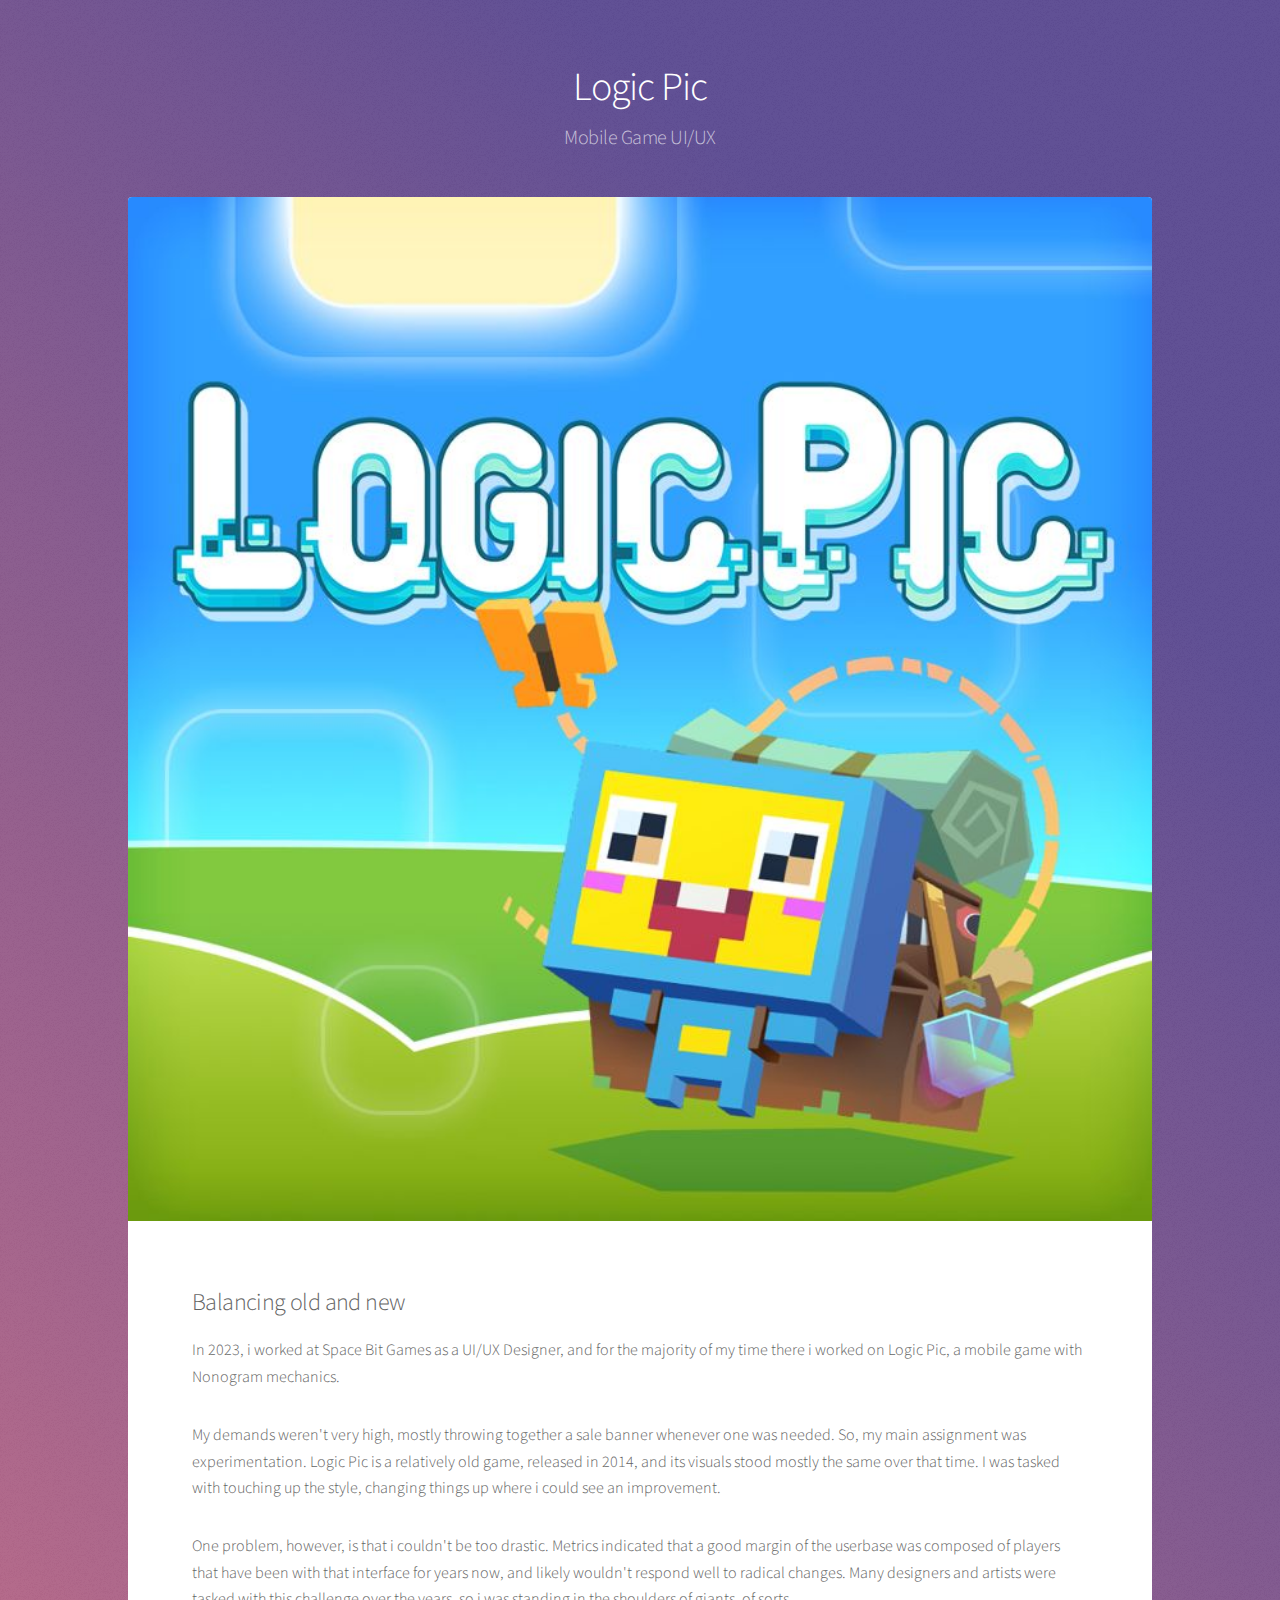
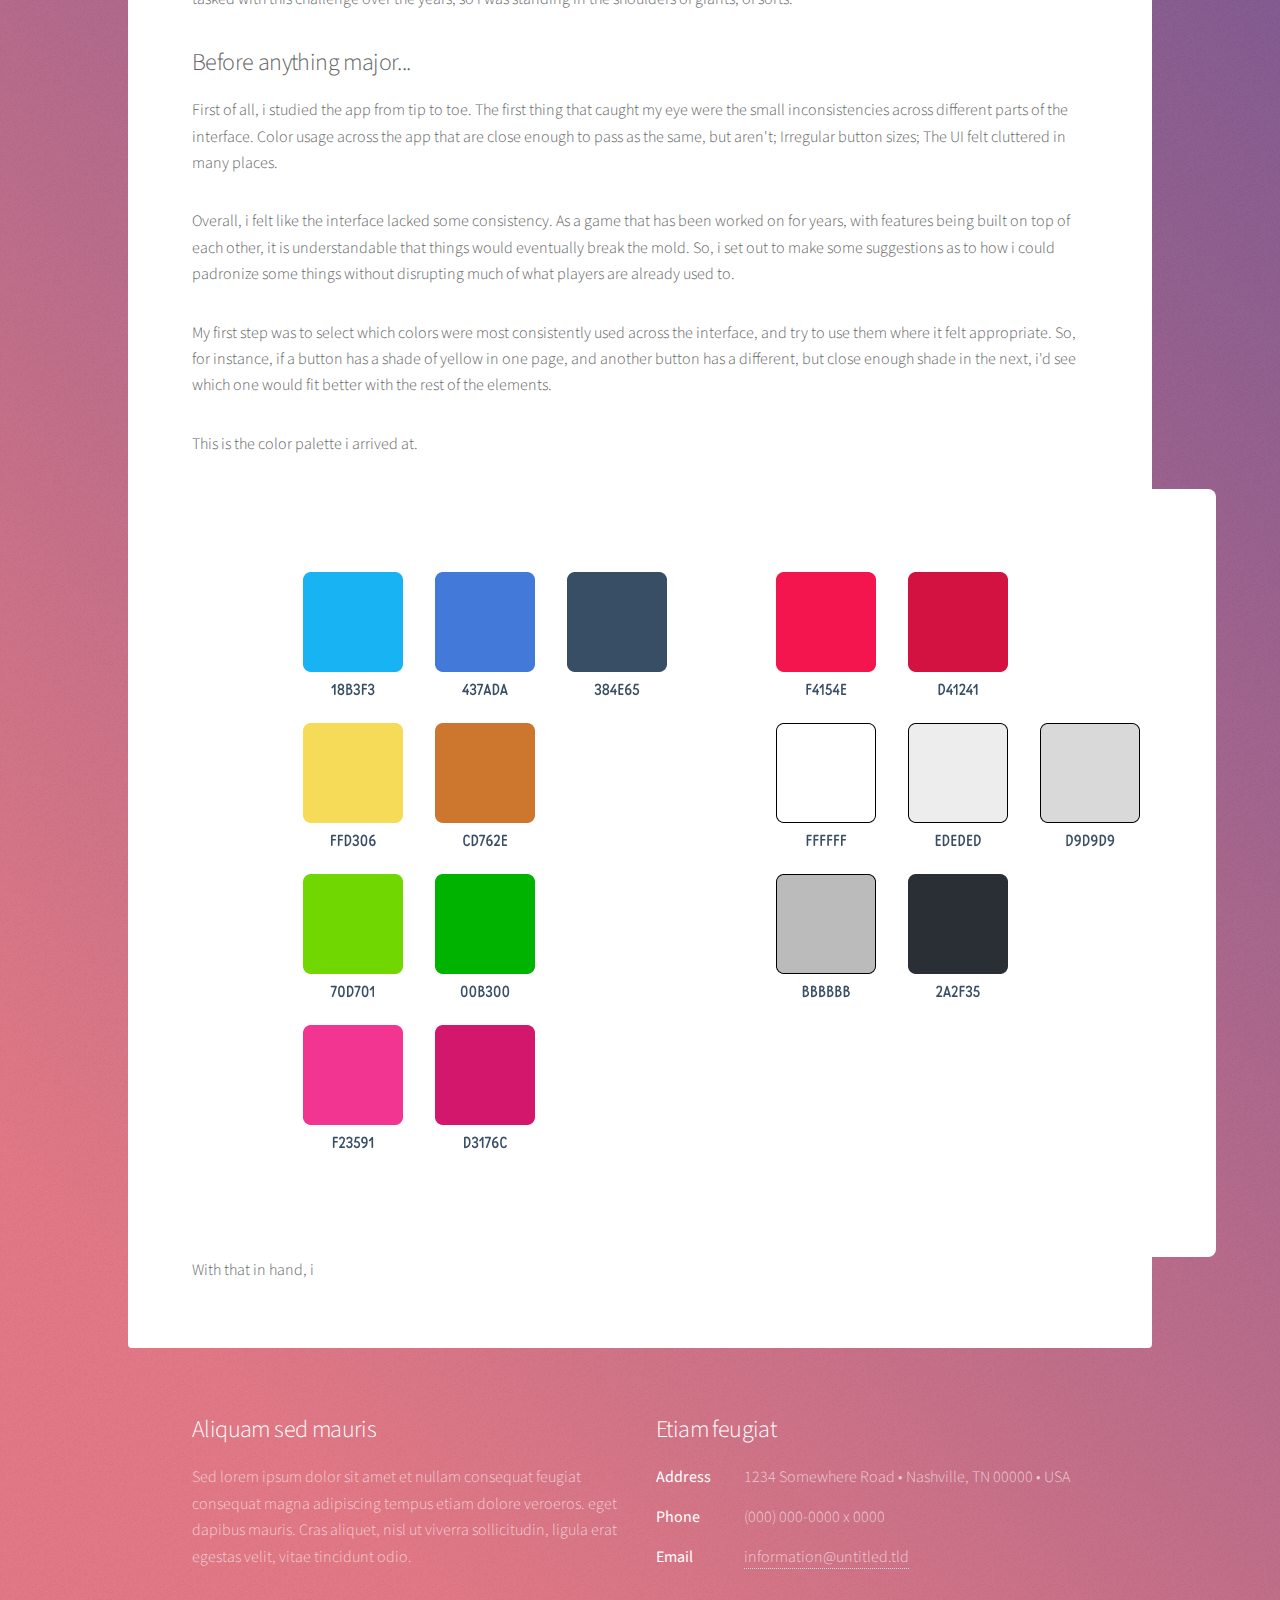
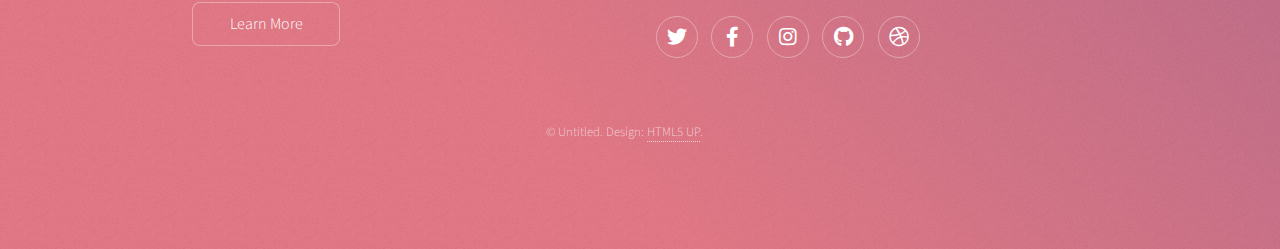
==== commit 9f1cd84e: "update_15_10" ====
--- a/logicpic.html
+++ b/logicpic.html
@@ -42,7 +42,7 @@
 
 								<span class="image"><img src="images/lppaleta.png" alt="" />
 
-								<p>Then i did the same for </p>
+								<p>With that in hand, i</p>
 							</section>
 
 					</div>
--- a/assets/css/main.css
+++ b/assets/css/main.css
@@ -3018,13 +3018,13 @@
 			display: inline-block;
 			margin-left: 4em;
 			padding: 0.65em;
-			border-radius: 100%;
-			border: solid 1px;
+/*			border-radius: 100%;*/
+/*			border: solid 1px;*/
 		}
 
 			.spotlight .image img {
 				display: block;
-				border-radius: 100%;
+/*				border-radius: 100%;*/
 				width: 16em;
 			}
 
